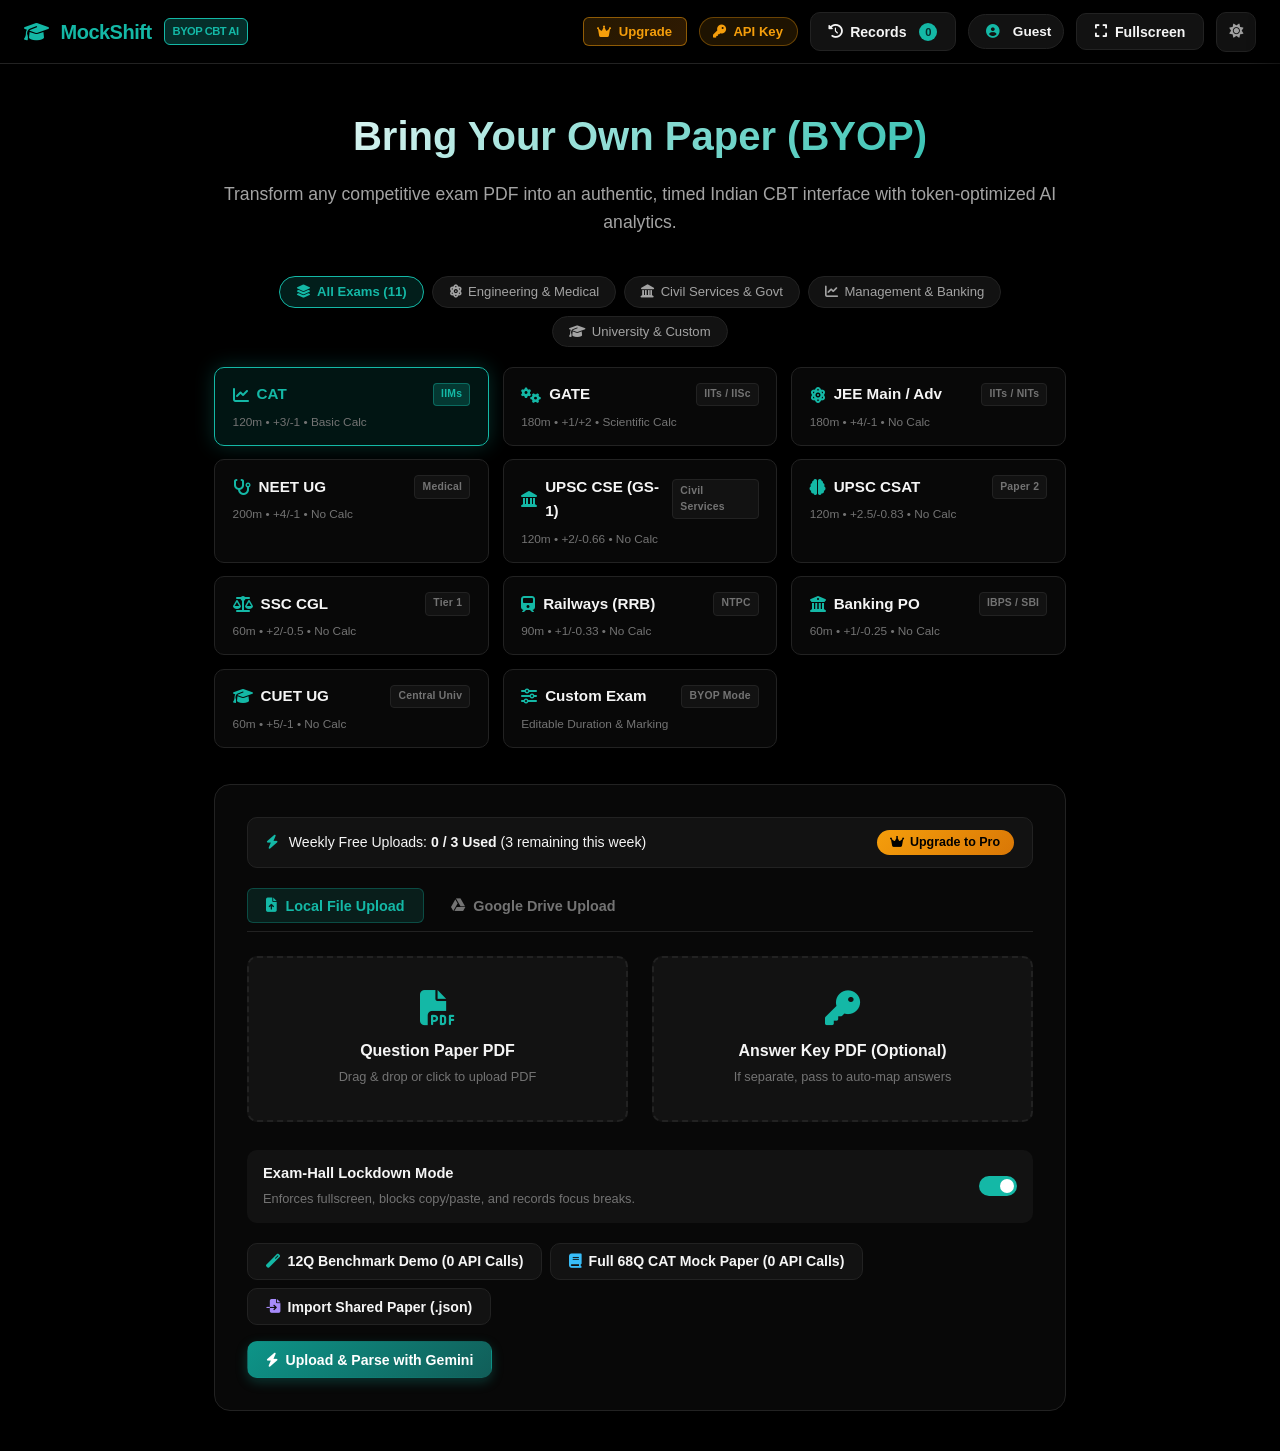
==== frontend/index.html @ 8f613e8a "feat: add weekly 3-PDF free tier limit and MockShift Pro monetization suite" ====
<!DOCTYPE html>
<html lang="en">
<head>
  <meta charset="UTF-8">
  <meta name="viewport" content="width=device-width, initial-scale=1.0">
  <title>MockShift AI | BYOP Computer-Based Test (CBT) Simulator</title>
  
  <!-- FontAwesome Icons -->
  <link rel="stylesheet" href="https://cdnjs.cloudflare.com/ajax/libs/font-awesome/6.5.1/css/all.min.css">
  
  <!-- KaTeX for authentic LaTeX Math Rendering -->
  <link rel="stylesheet" href="https://cdn.jsdelivr.net/npm/katex@0.16.27/dist/katex.min.css">
  <script defer src="https://cdn.jsdelivr.net/npm/katex@0.16.27/dist/katex.min.js"></script>
  <script defer src="https://cdn.jsdelivr.net/npm/katex@0.16.27/dist/contrib/auto-render.min.js"></script>

  <!-- Chart.js for Behavioral Quadrant Scatter Plot -->
  <script src="https://cdn.jsdelivr.net/npm/chart.js"></script>

  <!-- Google Identity Services (GIS) for Google Sign-In & Drive OAuth Token Client -->
  <script src="https://accounts.google.com/gsi/client" async defer></script>

  <!-- App Stylesheet -->
  <link rel="stylesheet" href="styles.css">
</head>
<body>

  <!-- Top Resume Session Banner (Crash Recovery) -->
  <div id="resume-session-banner" class="resume-banner" style="display: none;">
    <div style="display: flex; align-items: center; gap: 0.75rem;">
      <i class="fas fa-history" style="font-size: 1.2rem; color: #a5b4fc;"></i>
      <div>
        <strong>Active Exam Session Detected!</strong> You have an unfinished test stored in your browser memory.
      </div>
    </div>
    <div style="display: flex; gap: 0.5rem;">
      <button class="btn btn-primary" id="resume-session-btn" style="padding: 0.35rem 0.85rem; font-size: 0.82rem;">Resume Previous Exam</button>
      <button class="btn btn-secondary" id="discard-session-btn" style="padding: 0.35rem 0.85rem; font-size: 0.82rem;">Discard</button>
    </div>
  </div>

  <!-- Main App Header -->
  <header class="app-header">
    <div class="brand-title">
      <i class="fas fa-graduation-cap" style="color: var(--accent);"></i>
      <span>MockShift</span>
      <span class="brand-badge">BYOP CBT AI</span>
    </div>

    <!-- Active CBT Exam Info & Live Countdown (Visible during CBT) -->
    <div class="header-cbt-info" id="header-cbt-info" style="display: none;">
      <span class="header-cbt-title" id="header-cbt-exam-title">Exam Title</span>
      <div class="header-cbt-timer-wrap" id="header-cbt-timer-wrap" title="Total Time Remaining">
        <i class="fas fa-clock"></i>
        <span class="header-cbt-timer" id="header-cbt-timer">00:00:00</span>
      </div>
    </div>

    <div class="header-actions">
      <!-- MockShift Pro Upgrade Button -->
      <button class="btn btn-pro-pill" id="header-pro-btn" title="MockShift Pro & Quota">
        <i class="fas fa-crown" style="color: #f59e0b;"></i>
        <span id="header-pro-text">Upgrade</span>
      </button>

      <!-- Header Submit Test Button (Visible during CBT) -->
      <button class="btn btn-danger" id="header-submit-btn" style="display: none;" title="Finish and Submit Exam">
        <i class="fas fa-paper-plane"></i>
        <span>Submit Test</span>
      </button>

      <!-- BYOK Gemini API Key Pill -->
      <button class="key-pill fallback" id="header-key-badge" title="Manage your personal Gemini API Key">
        <i class="fas fa-key"></i>
        <span>API Key</span>
      </button>

      <!-- Past Records Drawer Button -->
      <button class="btn btn-secondary" id="header-records-btn" title="View Past Exam Attempts">
        <i class="fas fa-history"></i>
        <span>Records</span>
        <span class="header-badge-count" id="past-records-count">0</span>
      </button>

      <!-- User Account / Google Sign-In Button -->
      <button class="user-pill-btn" id="header-user-btn" title="Account & Google Sign-In">
        <span id="header-user-avatar" class="user-avatar-span"><i class="fas fa-user-circle"></i></span>
        <span id="header-user-name" class="user-name-span">Guest</span>
      </button>

      <!-- Fullscreen Toggle Button -->
      <button class="btn btn-secondary" id="fullscreen-toggle-btn" title="Toggle Fullscreen">
        <i class="fas fa-expand"></i>
        <span class="btn-text">Fullscreen</span>
      </button>

      <!-- Virtual Calculator Toggle Button (shown for GATE & CAT) -->
      <button class="btn btn-secondary" id="header-calc-btn" style="display: none;" title="Toggle Virtual Calculator">
        <i class="fas fa-calculator" style="color: var(--accent);"></i>
        <span>Calculator</span>
      </button>

      <!-- Mobile Palette Toggle (shown on small screens during test) -->
      <button class="btn btn-secondary" id="mobile-palette-toggle" style="display: none;" title="Toggle Palette">
        <i class="fas fa-th"></i>
        <span>Palette</span>
      </button>

      <!-- AMOLED Dark / Light Mode Toggle -->
      <button class="btn btn-icon" id="theme-toggle-btn" title="Toggle AMOLED Dark / Light Mode">
        <i class="fas fa-sun"></i>
      </button>
    </div>
  </header>

  <!-- Toast Notification System -->
  <div class="toast-container" id="toast-container"></div>

  <!-- =========================================================================
       VIEW 1: UPLOAD & SETUP SCREEN
       ========================================================================= -->
  <main class="view-container active" id="upload-screen">
    <div class="upload-hero">
      <div class="hero-header">
        <h1>Bring Your Own Paper (BYOP)</h1>
        <p>Transform any competitive exam PDF into an authentic, timed Indian CBT interface with token-optimized AI analytics.</p>
      </div>

      <!-- Comprehensive Exam Selector (Categorized & Responsive Grid) -->
      <div class="mode-selector-wrap">
        <!-- Category Filter Tabs -->
        <div class="mode-category-tabs" id="mode-category-tabs">
          <button class="mode-category-btn active" data-filter="all">
            <i class="fas fa-layer-group"></i> All Exams (11)
          </button>
          <button class="mode-category-btn" data-filter="eng">
            <i class="fas fa-atom"></i> Engineering & Medical
          </button>
          <button class="mode-category-btn" data-filter="govt">
            <i class="fas fa-landmark"></i> Civil Services & Govt
          </button>
          <button class="mode-category-btn" data-filter="mgmt">
            <i class="fas fa-chart-line"></i> Management & Banking
          </button>
          <button class="mode-category-btn" data-filter="uni">
            <i class="fas fa-graduation-cap"></i> University & Custom
          </button>
        </div>

        <!-- Mode Grid Pills -->
        <div class="mode-grid" id="exam-mode-grid">
          <!-- 1. CAT -->
          <div class="mode-pill active" data-mode="CAT" data-category="mgmt">
            <div class="mode-top">
              <div class="mode-title"><i class="fas fa-chart-line"></i> CAT</div>
              <span class="mode-badge">IIMs</span>
            </div>
            <span class="subtext">120m • +3/-1 • Basic Calc</span>
          </div>

          <!-- 2. GATE -->
          <div class="mode-pill" data-mode="GATE" data-category="eng">
            <div class="mode-top">
              <div class="mode-title"><i class="fas fa-cogs"></i> GATE</div>
              <span class="mode-badge">IITs / IISc</span>
            </div>
            <span class="subtext">180m • +1/+2 • Scientific Calc</span>
          </div>

          <!-- 3. JEE -->
          <div class="mode-pill" data-mode="JEE" data-category="eng">
            <div class="mode-top">
              <div class="mode-title"><i class="fas fa-atom"></i> JEE Main / Adv</div>
              <span class="mode-badge">IITs / NITs</span>
            </div>
            <span class="subtext">180m • +4/-1 • No Calc</span>
          </div>

          <!-- 4. NEET UG -->
          <div class="mode-pill" data-mode="NEET" data-category="eng">
            <div class="mode-top">
              <div class="mode-title"><i class="fas fa-stethoscope"></i> NEET UG</div>
              <span class="mode-badge">Medical</span>
            </div>
            <span class="subtext">200m • +4/-1 • No Calc</span>
          </div>

          <!-- 5. UPSC CSE GS-1 -->
          <div class="mode-pill" data-mode="UPSC_GS" data-category="govt">
            <div class="mode-top">
              <div class="mode-title"><i class="fas fa-landmark"></i> UPSC CSE (GS-1)</div>
              <span class="mode-badge">Civil Services</span>
            </div>
            <span class="subtext">120m • +2/-0.66 • No Calc</span>
          </div>

          <!-- 6. UPSC CSAT -->
          <div class="mode-pill" data-mode="UPSC_CSAT" data-category="govt">
            <div class="mode-top">
              <div class="mode-title"><i class="fas fa-brain"></i> UPSC CSAT</div>
              <span class="mode-badge">Paper 2</span>
            </div>
            <span class="subtext">120m • +2.5/-0.83 • No Calc</span>
          </div>

          <!-- 7. SSC CGL -->
          <div class="mode-pill" data-mode="SSC" data-category="govt">
            <div class="mode-top">
              <div class="mode-title"><i class="fas fa-balance-scale"></i> SSC CGL</div>
              <span class="mode-badge">Tier 1</span>
            </div>
            <span class="subtext">60m • +2/-0.5 • No Calc</span>
          </div>

          <!-- 8. RRB NTPC / Railways -->
          <div class="mode-pill" data-mode="RAILWAYS" data-category="govt">
            <div class="mode-top">
              <div class="mode-title"><i class="fas fa-train"></i> Railways (RRB)</div>
              <span class="mode-badge">NTPC</span>
            </div>
            <span class="subtext">90m • +1/-0.33 • No Calc</span>
          </div>

          <!-- 9. Banking PO -->
          <div class="mode-pill" data-mode="BANKING" data-category="mgmt">
            <div class="mode-top">
              <div class="mode-title"><i class="fas fa-university"></i> Banking PO</div>
              <span class="mode-badge">IBPS / SBI</span>
            </div>
            <span class="subtext">60m • +1/-0.25 • No Calc</span>
          </div>

          <!-- 10. CUET UG -->
          <div class="mode-pill" data-mode="CUET" data-category="uni">
            <div class="mode-top">
              <div class="mode-title"><i class="fas fa-graduation-cap"></i> CUET UG</div>
              <span class="mode-badge">Central Univ</span>
            </div>
            <span class="subtext">60m • +5/-1 • No Calc</span>
          </div>

          <!-- 11. Custom -->
          <div class="mode-pill" data-mode="CUSTOM" data-category="uni">
            <div class="mode-top">
              <div class="mode-title"><i class="fas fa-sliders-h"></i> Custom Exam</div>
              <span class="mode-badge">BYOP Mode</span>
            </div>
            <span class="subtext">Editable Duration & Marking</span>
          </div>
        </div>
      </div>

      <!-- Upload Card -->
      <div class="upload-card">

        <!-- Weekly Upload Quota Tracker Banner -->
        <div class="quota-tracker-banner" id="quota-tracker-banner">
          <div class="quota-info">
            <span class="quota-icon" id="quota-icon"><i class="fas fa-bolt"></i></span>
            <span class="quota-text" id="quota-text">Weekly Free Uploads: <strong>0 / 3 Used</strong> (3 remaining this week)</span>
          </div>
          <button type="button" class="btn btn-sm btn-upgrade-pill" id="quota-upgrade-btn">
            <i class="fas fa-crown"></i> Upgrade to Pro
          </button>
        </div>

        <!-- Upload Source Tabs: Local File vs Google Drive -->
        <div class="upload-source-tabs">
          <button class="upload-tab-btn active" id="upload-tab-local">
            <i class="fas fa-file-upload"></i> Local File Upload
          </button>
          <button class="upload-tab-btn" id="upload-tab-drive">
            <i class="fab fa-google-drive"></i> Google Drive Upload
          </button>
        </div>

        <!-- 1. LOCAL FILE UPLOAD SECTION -->
        <div id="local-upload-section">
          <!-- Dual Dropzones -->
          <div class="dropzone-grid">
            <div class="dropzone" id="q-dropzone">
              <i class="fas fa-file-pdf"></i>
              <h3>Question Paper PDF</h3>
              <p>Drag & drop or click to upload PDF</p>
              <input type="file" id="q-file-input" accept="application/pdf" style="display: none;">
            </div>

            <div class="dropzone" id="ak-dropzone">
              <i class="fas fa-key"></i>
              <h3>Answer Key PDF (Optional)</h3>
              <p>If separate, pass to auto-map answers</p>
              <input type="file" id="ak-file-input" accept="application/pdf" style="display: none;">
            </div>
          </div>
        </div>

        <!-- 2. GOOGLE DRIVE UPLOAD SECTION -->
        <div id="drive-upload-section" style="display: none;">
          <div class="drive-upload-box">
            <div class="dropzone" id="drive-dropzone" style="min-height: 180px;">
              <i class="fab fa-google-drive" style="color: #4285f4; font-size: 2.8rem;"></i>
              <h3>Select PDF to Upload into Google Drive</h3>
              <p>Uploaded directly to your <strong>MockShift Papers</strong> folder in Google Drive</p>
              <input type="file" id="drive-file-input" accept="application/pdf" style="display: none;">
            </div>

            <!-- Drive Status Banner -->
            <div id="drive-upload-status" class="drive-status-banner" style="display: none;"></div>

            <div style="margin-top: 1rem; text-align: right;">
              <button class="btn btn-primary" id="drive-upload-and-parse-btn">
                <i class="fab fa-google-drive"></i>
                <span>Upload to Drive & Parse Exam</span>
              </button>
            </div>
          </div>
        </div>

        <!-- Custom Mode Duration & Marking Bar -->
        <div class="custom-settings-bar" id="custom-settings-bar" style="display: none;">
          <div class="setting-item">
            <label for="custom-duration-input">Duration (mins):</label>
            <input type="number" id="custom-duration-input" value="180" min="5" max="360">
          </div>
          <div class="setting-item">
            <label for="custom-pos-marks">Positive Marks:</label>
            <input type="number" id="custom-pos-marks" value="3" step="0.5">
          </div>
          <div class="setting-item">
            <label for="custom-neg-marks">Negative Marks:</label>
            <input type="number" id="custom-neg-marks" value="1" step="0.25">
          </div>
        </div>

        <!-- Exam Lockdown Toggle -->
        <div style="margin: 1.25rem 0; display: flex; align-items: center; justify-content: space-between; padding: 0.75rem 1rem; background: var(--bg-surface); border-radius: var(--radius-md);">
          <div>
            <strong style="font-size: 0.92rem; display: block;">Exam-Hall Lockdown Mode</strong>
            <span style="font-size: 0.8rem; color: var(--text-muted);">Enforces fullscreen, blocks copy/paste, and records focus breaks.</span>
          </div>
          <label class="switch-label">
            <input type="checkbox" id="lockdown-mode-toggle" class="switch-input" checked>
            <span class="switch-slider"></span>
          </label>
        </div>

        <!-- Actions -->
        <div class="upload-actions">
          <div style="display: flex; gap: 0.5rem; flex-wrap: wrap;">
            <button class="btn btn-secondary" id="load-sample-btn">
              <i class="fas fa-magic" style="color: var(--accent);"></i>
              <span>12Q Benchmark Demo (0 API Calls)</span>
            </button>
            <button class="btn btn-secondary" id="load-full-mock-btn">
              <i class="fas fa-book" style="color: #38bdf8;"></i>
              <span>Full 68Q CAT Mock Paper (0 API Calls)</span>
            </button>
            <button class="btn btn-secondary" id="import-shared-paper-btn" title="Import classmate's exported .json paper with 0 API calls">
              <i class="fas fa-file-import" style="color: #a78bfa;"></i>
              <span>Import Shared Paper (.json)</span>
            </button>
            <input type="file" id="shared-paper-file-input" accept=".json,application/json" style="display: none;">
          </div>

          <button class="btn btn-primary" id="parse-pdf-btn">
            <i class="fas fa-bolt"></i>
            <span>Upload & Parse with Gemini</span>
          </button>
        </div>

        <!-- Parsing Progress Overlay -->
        <div class="progress-container" id="upload-progress-container">
          <div class="progress-header">
            <div class="progress-spinner"></div>
            <span id="upload-progress-text" style="font-weight: 600; font-size: 0.9rem; color: var(--accent);">Analyzing your question paper and formatting questions...</span>
          </div>
          <div class="progress-bar-track">
            <div class="progress-bar-fill" style="width: 75%;"></div>
          </div>
        </div>
      </div>
    </div>
  </main>

  <!-- =========================================================================
       VIEW 2: HUMAN-IN-THE-LOOP QUICK EDITOR (PRE-EXAM REVIEW)
       ========================================================================= -->
  <main class="view-container" id="editor-screen">
    <div class="editor-container">
      <div class="editor-header-card">
        <div>
          <h2 style="font-size: 1.5rem; font-weight: 800; color: var(--text-primary);">Pre-Exam Review & Fix</h2>
          <p style="color: var(--text-muted); font-size: 0.85rem;">Review extracted questions, verify LaTeX rendering, and adjust keys before starting the timer.</p>
        </div>
        <div class="editor-meta">
          <div class="editor-stat">
            <span class="val" id="editor-total-questions">0</span>
            <span class="lbl">Questions</span>
          </div>
          <div class="editor-stat">
            <span class="val" id="editor-sections-count">0</span>
            <span class="lbl">Sections</span>
          </div>
          <div class="editor-stat">
            <span class="val" id="editor-duration">180m</span>
            <span class="lbl">Duration</span>
          </div>
          <button class="btn btn-secondary" id="editor-add-q-btn" style="padding: 0.75rem 1rem;">
            <i class="fas fa-plus"></i> Add Question
          </button>
          <button class="btn btn-secondary" id="editor-export-paper-btn" style="padding: 0.75rem 1rem;" title="Download clean KaTeX-ready JSON paper">
            <i class="fas fa-file-download"></i> Export Paper (.json)
          </button>
          <button class="btn btn-primary" id="editor-start-exam-btn" style="padding: 0.75rem 1.5rem; font-size: 1rem;">
            <i class="fas fa-play"></i> Start Exam
          </button>
        </div>
      </div>

      <div style="margin-bottom: 1.5rem;">
        <label style="font-size: 0.85rem; font-weight: 700; color: var(--text-muted);">Exam Title:</label>
        <input type="text" id="editor-exam-title" class="edit-input" style="font-size: 1.1rem; font-weight: 700;">
      </div>

      <!-- Question Cards List -->
      <div class="questions-edit-list" id="questions-edit-list"></div>
    </div>
  </main>

  <!-- =========================================================================
       VIEW 3: AUTHENTIC CBT EXAM INTERFACE
       ========================================================================= -->
  <main class="view-container" id="cbt-screen">
    <div class="cbt-layout">
      <!-- Main Content Area -->
      <div class="cbt-main">
        <!-- Section Tabs -->
        <div class="cbt-section-bar" id="cbt-section-tabs"></div>

        <!-- Question Card -->
        <div class="cbt-question-card" id="cbt-question-card">
          <div class="cbt-q-header">
            <div style="display: flex; align-items: center; gap: 0.75rem;">
              <div class="cbt-q-title" id="cbt-question-title">Question 1</div>
              <span class="badge-qtype badge-mcq" id="cbt-question-type-badge">MCQ</span>
            </div>
            <div class="cbt-q-marks" id="cbt-question-marks">+3 / -1</div>
          </div>

          <div class="cbt-q-text" id="cbt-question-text">
            Loading question text...
          </div>

          <!-- Question Diagram / Figure (Extracted from PDF via PyMuPDF) -->
          <div class="cbt-q-image-wrap" id="cbt-question-image-wrap" style="display: none;">
            <div class="cbt-q-image-header">
              <span><i class="fas fa-image"></i> Question Diagram</span>
              <button class="cbt-q-image-zoom-btn" id="cbt-image-zoom-btn" type="button" title="View full size">
                <i class="fas fa-search-plus"></i> Zoom Diagram
              </button>
            </div>
            <img id="cbt-question-image" class="cbt-q-image" src="" alt="Question Diagram" />
          </div>

          <!-- MCQ / MSQ Options list -->
          <div class="cbt-options-list" id="cbt-options-container"></div>

          <!-- NAT / TITA Question Input & Virtual Numpad -->
          <div class="nat-container" id="cbt-nat-container" style="display: none;">
            <label style="font-size: 0.85rem; font-weight: 700; color: var(--text-muted);">
              Type your numeric answer using the on-screen keypad:
            </label>
            <input type="text" id="nat-answer-input" class="nat-input-box" readonly placeholder="0.0">

            <div class="numpad-grid" id="nat-numpad">
              <button class="numpad-btn" data-val="7">7</button>
              <button class="numpad-btn" data-val="8">8</button>
              <button class="numpad-btn" data-val="9">9</button>
              <button class="numpad-btn" data-val="4">4</button>
              <button class="numpad-btn" data-val="5">5</button>
              <button class="numpad-btn" data-val="6">6</button>
              <button class="numpad-btn" data-val="1">1</button>
              <button class="numpad-btn" data-val="2">2</button>
              <button class="numpad-btn" data-val="3">3</button>
              <button class="numpad-btn" data-val="0">0</button>
              <button class="numpad-btn" data-val=".">.</button>
              <button class="numpad-btn" data-val="-">-</button>
              <button class="numpad-btn btn-action" data-action="backspace">⌫ Backspace</button>
              <button class="numpad-btn btn-action btn-clear" data-action="clear" style="grid-column: span 2;">Clear</button>
            </div>
          </div>
        </div>

        <!-- Bottom Action Bar -->
        <div class="cbt-footer-bar">
          <button class="btn btn-secondary" id="cbt-prev-btn" title="Previous Question (Keyboard shortcut: ←)">
            <i class="fas fa-arrow-left"></i> Previous <span class="kbd-hint">(←)</span>
          </button>
          
          <div style="display: flex; gap: 0.5rem; flex-wrap: wrap;">
            <button class="btn btn-secondary" id="cbt-clear-btn" style="color: var(--danger); border-color: rgba(239, 68, 68, 0.4);" title="Clear selected answer">
              <i class="fas fa-eraser"></i> Clear Response
            </button>
            <button class="btn btn-secondary" id="cbt-mark-review-btn" style="color: #a78bfa; border-color: rgba(167, 139, 250, 0.4);" title="Mark for Review & Next (Keyboard shortcut: M)">
              <i class="fas fa-bookmark"></i> Mark for Review & Next <span class="kbd-hint">(M)</span>
            </button>
          </div>

          <div style="display: flex; gap: 0.5rem;">
            <button class="btn btn-primary" id="cbt-next-btn" title="Save & Next (Keyboard shortcut: Enter or →)">
              Save & Next <span class="kbd-hint">(Enter / →)</span> <i class="fas fa-arrow-right"></i>
            </button>
            <button class="btn btn-danger" id="cbt-submit-test-btn">
              <i class="fas fa-paper-plane"></i> Submit Test
            </button>
          </div>
        </div>
      </div>

      <!-- CBT Sidebar (5-State Question Palette) -->
      <aside class="cbt-sidebar" id="cbt-sidebar">
        <!-- Mobile Sidebar Close Button -->
        <div style="display: none; justify-content: space-between; align-items: center; padding: 0.5rem 1rem; border-bottom: 1px solid var(--border);" id="sidebar-mobile-header">
          <span style="font-size: 0.85rem; font-weight: 700; color: var(--accent);">Question Navigator</span>
          <button class="calc-close-btn" id="sidebar-close-btn"><i class="fas fa-times"></i></button>
        </div>

        <!-- Timers -->
        <div class="cbt-timer-box">
          <div class="timer-label">Total Time Remaining</div>
          <div class="timer-digits" id="cbt-overall-timer">00:00:00</div>
          <div style="font-size: 0.8rem; margin-top: 0.35rem; opacity: 0.85;">
            Section Time: <span id="cbt-section-timer">00:00</span>
          </div>
        </div>

        <!-- 5-State Legend -->
        <div class="palette-legend">
          <div class="legend-item">
            <span class="legend-badge not-visited" id="legend-cnt-not-visited">0</span>
            <span>Not Visited</span>
          </div>
          <div class="legend-item">
            <span class="legend-badge not-answered" id="legend-cnt-not-answered">0</span>
            <span>Not Answered</span>
          </div>
          <div class="legend-item">
            <span class="legend-badge answered" id="legend-cnt-answered">0</span>
            <span>Answered</span>
          </div>
          <div class="legend-item">
            <span class="legend-badge marked-review" id="legend-cnt-marked-review">0</span>
            <span>Marked for Review</span>
          </div>
          <div class="legend-item">
            <span class="legend-badge answered-marked-review" id="legend-cnt-ans-marked-review">0</span>
            <span>Ans & Marked (Evaluated)</span>
          </div>
        </div>

        <!-- Question Palette Grid -->
        <div class="palette-grid-container">
          <div style="font-size: 0.8rem; font-weight: 700; color: var(--text-muted); margin-bottom: 0.75rem; text-transform: uppercase;">
            Question Palette
          </div>
          <div class="palette-grid" id="cbt-palette-grid"></div>
        </div>
      </aside>
    </div>
  </main>

  <!-- =========================================================================
       VIEW 4: POST-TEST INTELLIGENCE DASHBOARD (ANALYTICS)
       ========================================================================= -->
  <main class="view-container" id="analytics-screen">
    <!-- Rendered dynamically by MockShiftAnalytics -->
  </main>

  <!-- =========================================================================
       VIRTUAL CALCULATOR (TCS iON GATE Scientific & CAT Basic)
       ========================================================================= -->
  <div class="calc-modal" id="calc-modal">
    <div class="calc-header" id="calc-header">
      <span id="calc-title">GATE TCS iON Scientific Calculator</span>
      <button class="calc-close-btn" id="calc-close-btn"><i class="fas fa-times"></i></button>
    </div>
    <div class="calc-body">
      <div class="calc-display-wrap">
        <div class="calc-expr" id="calc-display-expr"></div>
        <div class="calc-val" id="calc-display-val">0</div>
      </div>
      <div class="calc-mode-bar">
        <span id="calc-angle-mode">Mode: DEG</span>
        <span style="font-size: 0.7rem; color: var(--text-muted);"><i class="fas fa-mouse"></i> Mouse-Only Mode</span>
      </div>
      <div class="calc-grid" id="calc-buttons-grid"></div>
    </div>
  </div>

  <!-- =========================================================================
       MISTAKE AUTOPSY & FOCUS BREAK MODAL
       ========================================================================= -->
  <div class="modal-backdrop" id="autopsy-modal-backdrop">
    <div class="autopsy-modal-content">
      <div class="autopsy-header">
        <h3 style="font-size: 1.15rem; font-weight: 800; color: var(--accent); display: flex; align-items: center; gap: 0.5rem;">
          <i class="fas fa-microscope"></i> <span id="autopsy-modal-title">AI Mistake Autopsy</span>
        </h3>
        <button class="calc-close-btn" id="autopsy-modal-close"><i class="fas fa-times"></i></button>
      </div>
      <div class="autopsy-body" id="autopsy-modal-body"></div>
    </div>
  </div>

  <!-- =========================================================================
       API KEY & ACCOUNT MODAL (UNIFIED BYOK & GOOGLE SIGN-IN)
       ========================================================================= -->
  <div class="modal-backdrop" id="account-key-modal-backdrop">
    <div class="autopsy-modal-content" style="max-width: 540px;">
      <div class="autopsy-header" style="padding-bottom: 0.75rem;">
        <h3 style="font-size: 1.15rem; font-weight: 800; color: var(--accent); display: flex; align-items: center; gap: 0.5rem;">
          <i class="fas fa-user-shield"></i> <span id="account-key-modal-title">API Key & Account Settings</span>
        </h3>
        <button class="calc-close-btn" id="account-key-modal-close"><i class="fas fa-times"></i></button>
      </div>

      <!-- Navigation Tabs inside Modal -->
      <div class="modal-tabs-bar">
        <button class="modal-tab-btn active" id="modal-tab-key">
          <i class="fas fa-key"></i> Gemini API Key (BYOK)
        </button>
        <button class="modal-tab-btn" id="modal-tab-account">
          <i class="fab fa-google"></i> Student Account
        </button>
      </div>

      <div class="autopsy-body" style="padding: 1.25rem 1.5rem;">
        
        <!-- TAB 1: GEMINI API KEY (BYOK) -->
        <div id="modal-tab-content-key">
          <p style="font-size: 0.85rem; color: var(--text-secondary); margin-bottom: 1rem; line-height: 1.5;">
            Enter your personal <strong>Gemini API Key</strong> to power question paper extraction, mistake autopsies, and weakness drills. Your key is kept private on this device and is <strong>never stored on our servers</strong>.
          </p>

          <!-- Current Key Status -->
          <div id="byok-status-desc" style="margin-bottom: 1rem; padding: 0.75rem 1rem; background: var(--bg-surface); border-radius: var(--radius-sm); font-size: 0.85rem;"></div>

          <!-- Input Field with Show/Hide -->
          <div style="position: relative; margin-bottom: 1rem;">
            <label style="font-size: 0.8rem; font-weight: 700; color: var(--text-muted); display: block; margin-bottom: 0.35rem;">
              Gemini API Key:
            </label>
            <div style="display: flex; gap: 0.5rem;">
              <input type="password" id="byok-key-input" class="edit-input" placeholder="Paste your Gemini API key (e.g. AQ... or AIza...)" style="flex: 1; font-family: monospace;">
              <button class="btn btn-secondary btn-icon" id="toggle-key-visibility-btn" title="Toggle Visibility">
                <i class="fas fa-eye"></i>
              </button>
            </div>
          </div>

          <!-- Action Buttons -->
          <div style="display: flex; gap: 0.5rem; justify-content: flex-end; margin-bottom: 1rem;">
            <button class="btn btn-secondary btn-sm" id="test-byok-key-btn">
              <i class="fas fa-vial"></i> Test Key
            </button>
            <button class="btn btn-secondary btn-sm" id="clear-byok-key-btn" style="color: var(--danger);">
              <i class="fas fa-trash-alt"></i> Clear
            </button>
            <button class="btn btn-primary btn-sm" id="save-byok-key-btn">
              <i class="fas fa-save"></i> Save Key
            </button>
          </div>

          <!-- Test Feedback Area -->
          <div id="key-test-status" style="font-size: 0.85rem; margin-bottom: 1rem; min-height: 24px;"></div>

          <!-- Quota Note & Link -->
          <div class="note-box" style="font-size: 0.8rem; padding: 0.75rem 1rem; background: var(--bg-elevated); border-radius: var(--radius-sm); border-left: 3px solid var(--accent);">
            <i class="fas fa-info-circle" style="color: var(--accent);"></i>
            <span><strong>Need a free API Key?</strong> You can get a free personal key from <a href="https://aistudio.google.com/app/apikey" target="_blank" style="color: var(--accent); text-decoration: underline;">Google AI Studio</a>. (Google Sign-In saves your student history, while an API key powers AI question solving).</span>
          </div>
        </div>

        <!-- TAB 2: STUDENT ACCOUNT (GOOGLE SIGN-IN) -->
        <div id="modal-tab-content-account" style="display: none;">
          <!-- User Info Card -->
          <div style="display: flex; align-items: center; gap: 1rem; margin-bottom: 1.25rem; padding: 1rem; background: var(--bg-surface); border-radius: var(--radius-md);">
            <div id="modal-user-avatar" style="width: 54px; height: 54px; border-radius: 50%; display: flex; align-items: center; justify-content: center; overflow: hidden; background: var(--bg-elevated);">
              <i class="fas fa-user-circle" style="font-size: 3rem; color: var(--text-muted);"></i>
            </div>
            <div>
              <div id="modal-user-name" style="font-weight: 700; font-size: 1.1rem; color: var(--text-primary);">Guest Student</div>
              <div id="modal-user-email" style="font-size: 0.8rem; color: var(--text-muted);">Guest Mode • Test history saved on this device</div>
            </div>
          </div>

          <!-- Subtle Cross-Device Sync Status Bar -->
          <div class="sync-status-bar modal-sync-bar" id="modal-sync-bar">
            <div class="sync-status-pill local" id="modal-sync-status">
              <i class="fas fa-hdd" style="color: var(--text-muted);"></i>
              <span>💾 Saved locally on this device</span>
            </div>
            <button class="btn btn-secondary btn-sm sync-now-btn" id="modal-sync-now-btn" style="display: none;" title="Sync test history across devices">
              <i class="fas fa-sync-alt"></i> Sync Now
            </button>
          </div>

          <!-- Google Sign In Section -->
          <div id="modal-signin-section">
            <p style="font-size: 0.85rem; color: var(--text-secondary); margin-bottom: 1rem;">
              Sign in with your Google account to keep your test attempts, scores, and performance analytics organized under your student profile.
            </p>
            <div id="google-signin-btn-container" style="display: flex; justify-content: center; margin-bottom: 0.75rem;"></div>
            <div id="gsi-config-note"></div>
          </div>

          <!-- Signed In Profile Actions Section -->
          <div id="modal-profile-section" style="display: none; text-align: right; margin-top: 1rem;">
            <button class="btn btn-secondary" id="modal-signout-btn" style="color: var(--danger); border-color: rgba(239, 68, 68, 0.4);">
              <i class="fas fa-sign-out-alt"></i> Sign Out to Guest Mode
            </button>
          </div>
        </div>

      </div>
    </div>
  </div>

  <!-- =========================================================================
       PAST RECORDS DRAWER (SLIDE-OUT HISTORY)
       ========================================================================= -->
  <div class="past-records-drawer" id="past-records-drawer">
    <div class="drawer-header">
      <div style="display: flex; align-items: center; gap: 0.5rem;">
        <i class="fas fa-history" style="color: var(--accent);"></i>
        <h3 style="font-size: 1.15rem; font-weight: 800; color: var(--text-primary);">Past Test Records</h3>
      </div>
      <div style="display: flex; gap: 0.5rem; align-items: center;">
        <button class="btn btn-secondary btn-sm" id="clear-history-btn" title="Clear Account History" style="color: var(--danger); padding: 0.35rem 0.65rem;">
          <i class="fas fa-trash-alt"></i> Clear
        </button>
        <button class="calc-close-btn" id="past-records-close"><i class="fas fa-times"></i></button>
      </div>
    </div>
    <!-- Subtle Cross-Device Sync Status Bar -->
    <div class="sync-status-bar" id="drawer-sync-bar">
      <div class="sync-status-pill local" id="drawer-sync-status">
        <i class="fas fa-hdd" style="color: var(--text-muted);"></i>
        <span>💾 Saved locally on this device</span>
      </div>
      <button class="btn btn-secondary btn-sm sync-now-btn" id="drawer-sync-now-btn" style="display: none;" title="Sync test history across devices">
        <i class="fas fa-sync-alt"></i> Sync Now
      </button>
    </div>
    <div class="drawer-body" id="past-records-list">
      <!-- Rendered dynamically by MockShiftAuth -->
    </div>
  </div>

  <!-- =========================================================================
       MOCKSHIFT PRO & MONETIZATION UPGRADE MODAL
       ========================================================================= -->
  <div class="modal-backdrop" id="pro-upgrade-modal-backdrop">
    <div class="autopsy-modal-content pro-modal-content" style="max-width: 680px;">
      <div class="autopsy-header" style="border-bottom: 1px solid var(--border); padding-bottom: 1rem;">
        <div style="display: flex; align-items: center; gap: 0.65rem;">
          <div class="pro-crown-badge">
            <i class="fas fa-crown"></i>
          </div>
          <div>
            <h3 style="font-size: 1.25rem; font-weight: 800; color: #f59e0b; margin: 0;">MockShift Pro</h3>
            <p style="font-size: 0.8rem; color: var(--text-muted); margin: 0.2rem 0 0 0;">Supercharge your competitive exam prep with unlimited AI mocks</p>
          </div>
        </div>
        <button class="calc-close-btn" id="pro-modal-close"><i class="fas fa-times"></i></button>
      </div>

      <div class="autopsy-body" style="padding: 1.5rem;">
        <!-- Dynamic Quota Alert Banner -->
        <div class="pro-quota-alert" id="pro-modal-quota-alert" style="display: none;"></div>

        <!-- Plan Comparison Grid -->
        <div class="pricing-grid">
          <!-- Free Tier -->
          <div class="pricing-card free-card">
            <div class="pricing-plan-name">Free Plan</div>
            <div class="pricing-price">₹0 <span class="pricing-cycle">/ forever</span></div>
            <p class="pricing-desc">Essential practice for aspirants</p>
            <ul class="pricing-features">
              <li><i class="fas fa-check" style="color: #10b981;"></i> <strong>3 PDF Uploads / week</strong></li>
              <li><i class="fas fa-check" style="color: #10b981;"></i> 12Q & 68Q Benchmark Mocks</li>
              <li><i class="fas fa-check" style="color: #10b981;"></i> Unlimited Shared Paper Imports</li>
              <li><i class="fas fa-check" style="color: #10b981;"></i> TCS iON GATE & CAT Calculators</li>
              <li><i class="fas fa-check" style="color: #10b981;"></i> KaTeX Math & Virtual NAT Numpad</li>
              <li class="disabled"><i class="fas fa-times"></i> Unlimited PDF Ingestion</li>
              <li class="disabled"><i class="fas fa-times"></i> Priority Multi-Model AI Routing</li>
            </ul>
            <div class="pricing-current-badge">Your Current Plan</div>
          </div>

          <!-- Pro Tier (Popular) -->
          <div class="pricing-card pro-card popular">
            <div class="popular-ribbon">Most Popular</div>
            <div class="pricing-plan-name" style="color: #f59e0b;"><i class="fas fa-crown"></i> MockShift Pro</div>
            <div class="pricing-price">₹199 <span class="pricing-cycle">/ month</span></div>
            <div style="font-size: 0.78rem; color: #10b981; font-weight: 700; margin-bottom: 0.5rem;">Or ₹499 / year (Save 60%)</div>
            <p class="pricing-desc">Uncapped AI coaching for serious rankers</p>
            <ul class="pricing-features">
              <li><i class="fas fa-check-circle" style="color: #f59e0b;"></i> <strong>👑 Unlimited PDF Question Papers</strong></li>
              <li><i class="fas fa-check-circle" style="color: #f59e0b;"></i> <strong>⚡ Priority AI Model Reasoning</strong></li>
              <li><i class="fas fa-check-circle" style="color: #f59e0b;"></i> Unlimited AI Mistake Autopsies</li>
              <li><i class="fas fa-check-circle" style="color: #f59e0b;"></i> Adaptive 5Q Weakness Drills</li>
              <li><i class="fas fa-check-circle" style="color: #f59e0b;"></i> Cross-Device Google Drive Sync</li>
              <li><i class="fas fa-check-circle" style="color: #f59e0b;"></i> Download PDF High-Contrast Reports</li>
            </ul>

            <div style="display: flex; flex-direction: column; gap: 0.5rem; margin-top: 1rem;">
              <button class="btn btn-pro-checkout" id="subscribe-yearly-btn">
                <i class="fas fa-bolt"></i> Get Annual Pro (₹499/yr)
              </button>
              <button class="btn btn-secondary btn-sm" id="subscribe-monthly-btn" style="border-color: rgba(245, 158, 11, 0.4); color: #f59e0b;">
                Monthly Plan (₹199/mo)
              </button>
            </div>
          </div>
        </div>

        <!-- License Key / Coupon Redemption Box -->
        <div class="pro-license-box">
          <label style="font-size: 0.82rem; font-weight: 700; color: var(--text-secondary); display: flex; align-items: center; gap: 0.4rem; margin-bottom: 0.5rem;">
            <i class="fas fa-ticket-alt" style="color: var(--accent);"></i> Have a License Key or Coupon Code?
          </label>
          <div class="pro-license-input-group">
            <input type="text" id="pro-license-input" placeholder="Enter activation code (e.g. MOCKPRO)" class="edit-input" style="text-transform: uppercase;">
            <button class="btn btn-primary" id="pro-activate-btn" style="white-space: nowrap;">
              <i class="fas fa-unlock"></i> Activate Pro
            </button>
          </div>
          <div id="pro-activate-status" style="display: none; margin-top: 0.6rem;"></div>
          <p style="font-size: 0.74rem; color: var(--text-muted); margin-top: 0.4rem;">
            Use demo promo code <strong>MOCKPRO</strong> to test instant 1-year Pro unlock!
          </p>
        </div>

        <!-- BYOK Alternative Note -->
        <div style="margin-top: 1.25rem; padding: 0.75rem 1rem; background: var(--bg-surface); border-radius: var(--radius-sm); border: 1px dashed var(--border); font-size: 0.8rem; color: var(--text-muted); display: flex; gap: 0.5rem; align-items: center;">
          <i class="fas fa-lightbulb" style="color: var(--accent); font-size: 1.1rem;"></i>
          <span><strong>Developer / BYOK Option:</strong> You can also supply your personal free Gemini API key in <a href="javascript:void(0)" onclick="window.MockShiftAuth && window.MockShiftAuth.openKeyModal()" style="color: var(--accent); text-decoration: underline;">API Key Settings</a>.</span>
        </div>
      </div>
    </div>
  </div>

  <!-- =========================================================================
       DIAGRAM ZOOM / LIGHTBOX MODAL
       ========================================================================= -->
  <div class="image-zoom-modal" id="image-zoom-modal" style="display: none;">
    <button class="image-zoom-close" id="image-zoom-close" title="Close"><i class="fas fa-times"></i></button>
    <img id="image-zoom-img" src="" alt="Zoomed Diagram" />
  </div>

  <!-- Application Scripts in Dependency Order -->
  <script src="config.js"></script>
  <script src="drive_upload.js"></script>
  <script src="auth_history.js"></script>
  <script src="calculator.js"></script>
  <script src="analytics.js"></script>
  <script src="app.js"></script>
</body>
</html>
---- frontend/styles.css ----
/* MockShift - Modern Deep Teal & Dark Mode CBT Design System */
:root {
  /* Brand Deep Teal Palette */
  --primary: #0d9488;
  --primary-hover: #0f766e;
  --primary-light: #ccfbf1;
  --primary-dark: #115e59;
  --accent: #14b8a6;
  --accent-glow: rgba(20, 184, 166, 0.25);

  /* Backgrounds & Surfaces (AMOLED True Black Mode) */
  --bg-main: #000000;
  --bg-card: #080808;
  --bg-surface: #121212;
  --bg-elevated: #1a1a1a;
  --border: #222222;
  --border-light: #2d2d2d;

  /* Typography */
  --text-primary: #f5f5f5;
  --text-secondary: #a3a3a3;
  --text-muted: #737373;

  /* 5-State Question Palette Standards */
  --cbt-not-visited: #4b5563;
  --cbt-not-answered: #dc2626;
  --cbt-answered: #16a34a;
  --cbt-marked: #7c3aed;
  --cbt-ans-marked: #7c3aed;

  /* Functional Status */
  --success: #10b981;
  --danger: #ef4444;
  --warning: #f59e0b;
  --info: #3b82f6;

  /* Dimensions */
  --sidebar-width: 320px;
  --header-height: 64px;
  --radius-sm: 6px;
  --radius-md: 10px;
  --radius-lg: 16px;
  --transition: all 0.2s cubic-bezier(0.4, 0, 0.2, 1);
}

/* Light Mode Overrides */
body.light-mode {
  --bg-main: #f8fafc;
  --bg-card: #ffffff;
  --bg-surface: #f1f5f9;
  --bg-elevated: #e2e8f0;
  --border: #cbd5e1;
  --border-light: #94a3b8;
  --text-primary: #0f172a;
  --text-secondary: #475569;
  --text-muted: #64748b;
  --primary-light: #e6fffa;
}

* {
  box-sizing: border-box;
  margin: 0;
  padding: 0;
  font-family: 'Inter', -apple-system, BlinkMacSystemFont, "Segoe UI", Roboto, sans-serif;
}

body {
  background-color: var(--bg-main);
  color: var(--text-primary);
  min-height: 100vh;
  line-height: 1.6;
  overflow-x: hidden;
  user-select: text;
}

/* Exam Lockdown active mode (blocks selecting, copying) */
body.lockdown-active {
  user-select: none !important;
  -webkit-user-select: none !important;
}

/* Common App Layout */
.app-header {
  height: var(--header-height);
  background: rgba(0, 0, 0, 0.95);
  backdrop-filter: blur(12px);
  border-bottom: 1px solid var(--border);
  display: flex;
  align-items: center;
  justify-content: space-between;
  padding: 0 1.5rem;
  position: sticky;
  top: 0;
  z-index: 50;
}

body.light-mode .app-header {
  background: rgba(255, 255, 255, 0.92);
}

.brand-title {
  display: flex;
  align-items: center;
  gap: 0.75rem;
  font-size: 1.25rem;
  font-weight: 800;
  color: var(--accent);
  letter-spacing: -0.5px;
}

.brand-badge {
  font-size: 0.7rem;
  font-weight: 700;
  padding: 0.2rem 0.5rem;
  background: var(--accent-glow);
  color: var(--accent);
  border: 1px solid var(--accent);
  border-radius: var(--radius-sm);
  text-transform: uppercase;
}

/* Active CBT Top Header Bar */
.header-cbt-info {
  display: flex;
  align-items: center;
  gap: 1.25rem;
  max-width: 48%;
  overflow: hidden;
}

.header-cbt-title {
  font-size: 0.95rem;
  font-weight: 700;
  color: var(--text-primary);
  white-space: nowrap;
  overflow: hidden;
  text-overflow: ellipsis;
}

.header-cbt-timer-wrap {
  display: inline-flex;
  align-items: center;
  gap: 0.45rem;
  padding: 0.35rem 0.75rem;
  background: var(--bg-surface);
  border: 1px solid var(--border);
  border-radius: var(--radius-sm);
  font-family: 'JetBrains Mono', 'Fira Code', monospace;
  font-weight: 800;
  font-size: 1.05rem;
  color: var(--accent);
  letter-spacing: 1px;
  flex-shrink: 0;
}

.header-cbt-timer-wrap.timer-critical {
  background: rgba(239, 68, 68, 0.18);
  border-color: var(--danger);
  color: var(--danger);
  animation: timer-pulse 1.2s infinite;
}

@keyframes timer-pulse {
  0% { transform: scale(1); }
  50% { transform: scale(1.04); }
  100% { transform: scale(1); }
}

@media (max-width: 900px) {
  .header-cbt-title {
    display: none;
  }
}

.header-actions {
  display: flex;
  align-items: center;
  gap: 0.75rem;
}

/* Buttons */
.btn {
  display: inline-flex;
  align-items: center;
  justify-content: center;
  gap: 0.5rem;
  padding: 0.6rem 1.1rem;
  border-radius: var(--radius-md);
  font-size: 0.88rem;
  font-weight: 600;
  cursor: pointer;
  border: 1px solid transparent;
  transition: var(--transition);
  text-decoration: none;
}

.btn-primary {
  background: linear-gradient(135deg, var(--primary), var(--primary-dark));
  color: #ffffff;
  box-shadow: 0 4px 12px var(--accent-glow);
}
.btn-primary:hover:not(:disabled) {
  background: linear-gradient(135deg, var(--accent), var(--primary));
  transform: translateY(-1px);
}

.btn-secondary {
  background: var(--bg-surface);
  color: var(--text-primary);
  border-color: var(--border);
}
.btn-secondary:hover:not(:disabled) {
  background: var(--bg-elevated);
}

.btn-accent {
  background: linear-gradient(135deg, #10b981, #059669);
  color: white;
}
.btn-accent:hover:not(:disabled) {
  transform: translateY(-1px);
  box-shadow: 0 4px 12px rgba(16, 185, 129, 0.3);
}

.btn-danger {
  background: #dc2626;
  color: white;
}
.btn-danger:hover:not(:disabled) {
  background: #b91c1c;
}

.btn-icon {
  width: 40px;
  height: 40px;
  padding: 0;
  border-radius: var(--radius-md);
  background: var(--bg-surface);
  color: var(--text-secondary);
  border: 1px solid var(--border);
}
.btn-icon:hover {
  color: var(--text-primary);
  border-color: var(--border-light);
}

.btn:disabled {
  opacity: 0.5;
  cursor: not-allowed;
  transform: none !important;
}

/* Resume active session banner */
.resume-banner {
  background: linear-gradient(90deg, #022c22, #064e3b);
  border-bottom: 1px solid #0d9488;
  color: #ccfbf1;
  padding: 0.75rem 1.5rem;
  display: flex;
  align-items: center;
  justify-content: space-between;
  font-size: 0.9rem;
  animation: slideDown 0.3s ease;
}
@keyframes slideDown {
  from { transform: translateY(-100%); }
  to { transform: translateY(0); }
}

/* ==========================================================================
   VIEW 1: UPLOAD SCREEN
   ========================================================================== */
.view-container {
  display: none;
}
.view-container.active {
  display: block;
}

.upload-hero {
  max-width: 900px;
  margin: 2.5rem auto;
  padding: 0 1.5rem;
}

.hero-header {
  text-align: center;
  margin-bottom: 2.5rem;
}

.hero-header h1 {
  font-size: 2.5rem;
  font-weight: 800;
  background: linear-gradient(135deg, #ffffff, var(--accent));
  -webkit-background-clip: text;
  background-clip: text;
  -webkit-text-fill-color: transparent;
  margin-bottom: 0.75rem;
}

body.light-mode .hero-header h1 {
  background: linear-gradient(135deg, #0f172a, var(--primary));
  -webkit-background-clip: text;
  background-clip: text;
  -webkit-text-fill-color: transparent;
}

.hero-header p {
  color: var(--text-secondary);
  font-size: 1.1rem;
}

/* =========================================================================
   COMPREHENSIVE EXAM SELECTOR (CATEGORIZED & RESPONSIVE GRID)
   ========================================================================= */
.mode-selector-wrap {
  margin-bottom: 2.25rem;
  width: 100%;
}

.mode-category-tabs {
  display: flex;
  justify-content: center;
  gap: 0.5rem;
  margin-bottom: 1.25rem;
  flex-wrap: wrap;
}

.mode-category-btn {
  background: var(--bg-surface);
  border: 1px solid var(--border);
  color: var(--text-secondary);
  padding: 0.45rem 1rem;
  border-radius: 9999px;
  font-size: 0.82rem;
  font-weight: 500;
  cursor: pointer;
  transition: var(--transition);
  display: inline-flex;
  align-items: center;
  gap: 0.4rem;
}

.mode-category-btn:hover {
  border-color: var(--border-light);
  color: var(--text-primary);
  background: var(--bg-elevated);
}

.mode-category-btn.active {
  background: rgba(13, 148, 136, 0.2);
  border-color: var(--accent);
  color: var(--accent);
  font-weight: 600;
}

.mode-grid {
  display: grid;
  grid-template-columns: repeat(auto-fill, minmax(220px, 1fr));
  gap: 0.85rem;
  max-width: 1100px;
  margin-left: auto;
  margin-right: auto;
}

.mode-pill {
  padding: 0.9rem 1.1rem;
  border-radius: var(--radius-md);
  background: var(--bg-card);
  border: 1px solid var(--border);
  color: var(--text-secondary);
  cursor: pointer;
  font-weight: 600;
  display: flex;
  flex-direction: column;
  align-items: flex-start;
  gap: 0.45rem;
  transition: var(--transition);
  position: relative;
  text-align: left;
}

.mode-pill .mode-top {
  display: flex;
  align-items: center;
  justify-content: space-between;
  width: 100%;
}

.mode-pill .mode-title {
  display: flex;
  align-items: center;
  gap: 0.5rem;
  font-size: 0.95rem;
  color: var(--text-primary);
  font-weight: 700;
}

.mode-pill .mode-title i {
  color: var(--accent);
  font-size: 1rem;
}

.mode-pill .mode-badge {
  font-size: 0.65rem;
  padding: 0.15rem 0.45rem;
  border-radius: 4px;
  background: var(--bg-surface);
  color: var(--text-muted);
  border: 1px solid var(--border);
  font-weight: 600;
  letter-spacing: 0.02em;
}

.mode-pill span.subtext {
  font-size: 0.74rem;
  font-weight: 400;
  color: var(--text-muted);
  line-height: 1.4;
}

.mode-pill:hover {
  border-color: var(--border-light);
  background: var(--bg-surface);
  transform: translateY(-2px);
}

.mode-pill.active {
  background: rgba(13, 148, 136, 0.14);
  border-color: var(--accent);
  color: var(--accent);
  box-shadow: 0 0 20px var(--accent-glow);
}

.mode-pill.active .mode-title {
  color: var(--accent);
}

.mode-pill.active .mode-badge {
  background: rgba(20, 184, 166, 0.22);
  color: var(--accent);
  border-color: rgba(20, 184, 166, 0.4);
}

/* Upload Card & Dropzones */
.upload-card {
  background: var(--bg-card);
  border: 1px solid var(--border);
  border-radius: var(--radius-lg);
  padding: 2rem;
  box-shadow: 0 10px 30px rgba(0, 0, 0, 0.3);
}

.dropzone-grid {
  display: grid;
  grid-template-columns: 1fr 1fr;
  gap: 1.5rem;
  margin-bottom: 1.75rem;
}

@media (max-width: 768px) {
  .dropzone-grid {
    grid-template-columns: 1fr;
  }
}

.dropzone {
  border: 2px dashed var(--border);
  border-radius: var(--radius-md);
  padding: 2rem 1.5rem;
  text-align: center;
  cursor: pointer;
  background: var(--bg-surface);
  transition: var(--transition);
  position: relative;
}

.dropzone:hover, .dropzone.dragover {
  border-color: var(--accent);
  background: rgba(13, 148, 136, 0.08);
}

.dropzone.has-file {
  border-color: var(--success);
  background: rgba(16, 185, 129, 0.08);
}

.dropzone i {
  font-size: 2.2rem;
  color: var(--accent);
  margin-bottom: 0.75rem;
}

.dropzone.has-file i {
  color: var(--success);
}

.dropzone h3 {
  font-size: 1rem;
  font-weight: 600;
  margin-bottom: 0.25rem;
}

.dropzone p {
  font-size: 0.8rem;
  color: var(--text-muted);
}

.file-info-badge {
  display: inline-block;
  margin-top: 0.75rem;
  font-size: 0.78rem;
  font-weight: 600;
  background: var(--bg-elevated);
  padding: 0.25rem 0.6rem;
  border-radius: var(--radius-sm);
  color: var(--text-primary);
  max-width: 90%;
  overflow: hidden;
  text-overflow: ellipsis;
  white-space: nowrap;
}

/* Custom Settings Bar */
.custom-settings-bar {
  display: flex;
  gap: 1.5rem;
  background: var(--bg-surface);
  padding: 1rem 1.25rem;
  border-radius: var(--radius-md);
  margin-bottom: 1.75rem;
  align-items: center;
  flex-wrap: wrap;
}

.setting-item {
  display: flex;
  align-items: center;
  gap: 0.5rem;
  font-size: 0.88rem;
}

.setting-item input[type="number"] {
  background: var(--bg-card);
  border: 1px solid var(--border);
  color: var(--text-primary);
  padding: 0.35rem 0.6rem;
  border-radius: var(--radius-sm);
  width: 75px;
  font-weight: 600;
}

/* Toggle Switches */
.switch-label {
  display: flex;
  align-items: center;
  gap: 0.6rem;
  cursor: pointer;
  font-size: 0.9rem;
}

.switch-input {
  display: none;
}

.switch-slider {
  width: 38px;
  height: 20px;
  background: var(--bg-elevated);
  border-radius: 20px;
  position: relative;
  transition: var(--transition);
}

.switch-slider::before {
  content: '';
  position: absolute;
  width: 14px;
  height: 14px;
  border-radius: 50%;
  background: white;
  top: 3px;
  left: 3px;
  transition: var(--transition);
}

.switch-input:checked + .switch-slider {
  background: var(--accent);
}

.switch-input:checked + .switch-slider::before {
  transform: translateX(18px);
}

/* Upload Actions */
.upload-actions {
  display: flex;
  justify-content: space-between;
  align-items: center;
  gap: 1rem;
  flex-wrap: wrap;
}

/* Parsing Progress Overlay */
.progress-container {
  display: none;
  margin-top: 1.5rem;
  padding: 1.5rem;
  background: var(--bg-surface);
  border-radius: var(--radius-md);
  border: 1px solid var(--border);
}

.progress-header {
  display: flex;
  align-items: center;
  gap: 0.75rem;
  margin-bottom: 0.75rem;
}

.progress-spinner {
  width: 20px;
  height: 20px;
  border: 3px solid rgba(20, 184, 166, 0.2);
  border-top-color: var(--accent);
  border-radius: 50%;
  animation: spin 0.8s linear infinite;
}

@keyframes spin {
  to { transform: rotate(360deg); }
}

.progress-bar-track {
  height: 6px;
  background: var(--bg-elevated);
  border-radius: 3px;
  overflow: hidden;
}

.progress-bar-fill {
  height: 100%;
  width: 20%;
  background: linear-gradient(90deg, var(--primary), var(--accent));
  transition: width 0.3s ease;
}

/* ==========================================================================
   VIEW 2: HUMAN-IN-THE-LOOP QUICK EDITOR (PRE-EXAM REVIEW)
   ========================================================================== */
.editor-container {
  max-width: 1100px;
  margin: 2rem auto;
  padding: 0 1.5rem;
}

.editor-header-card {
  background: var(--bg-card);
  border: 1px solid var(--border);
  border-radius: var(--radius-lg);
  padding: 1.5rem 2rem;
  margin-bottom: 1.5rem;
  display: flex;
  justify-content: space-between;
  align-items: center;
  flex-wrap: wrap;
  gap: 1rem;
}

.editor-meta {
  display: flex;
  gap: 1.5rem;
  align-items: center;
}

.editor-stat {
  display: flex;
  flex-direction: column;
}

.editor-stat .val {
  font-size: 1.4rem;
  font-weight: 800;
  color: var(--accent);
}

.editor-stat .lbl {
  font-size: 0.75rem;
  color: var(--text-muted);
  text-transform: uppercase;
  font-weight: 600;
}

.questions-edit-list {
  display: flex;
  flex-direction: column;
  gap: 1.25rem;
  margin-bottom: 2rem;
}

.edit-q-card {
  background: var(--bg-card);
  border: 1px solid var(--border);
  border-radius: var(--radius-md);
  padding: 1.5rem;
  position: relative;
  transition: var(--transition);
}

.edit-q-card:focus-within {
  border-color: var(--accent);
}

.edit-q-header {
  display: flex;
  justify-content: space-between;
  align-items: center;
  margin-bottom: 1rem;
  padding-bottom: 0.75rem;
  border-bottom: 1px solid var(--border);
}

.edit-q-tags {
  display: flex;
  gap: 0.5rem;
  align-items: center;
}

.tag {
  font-size: 0.75rem;
  font-weight: 700;
  padding: 0.25rem 0.6rem;
  border-radius: var(--radius-sm);
  background: var(--bg-surface);
  color: var(--text-secondary);
}

.tag.tag-primary {
  background: rgba(13, 148, 136, 0.15);
  color: var(--accent);
}

.edit-row {
  margin-bottom: 1rem;
}

.edit-row label {
  display: block;
  font-size: 0.8rem;
  font-weight: 600;
  color: var(--text-muted);
  margin-bottom: 0.35rem;
}

.edit-input, .edit-textarea {
  width: 100%;
  background: var(--bg-surface);
  border: 1px solid var(--border);
  color: var(--text-primary);
  padding: 0.65rem 0.85rem;
  border-radius: var(--radius-sm);
  font-size: 0.92rem;
  transition: var(--transition);
}

.edit-input:focus, .edit-textarea:focus {
  outline: none;
  border-color: var(--accent);
  background: var(--bg-elevated);
}

.edit-options-grid {
  display: grid;
  grid-template-columns: 1fr 1fr;
  gap: 0.75rem;
}

@media (max-width: 640px) {
  .edit-options-grid {
    grid-template-columns: 1fr;
  }
}

.katex-live-preview {
  background: var(--bg-surface);
  border-left: 3px solid var(--accent);
  padding: 0.85rem;
  margin-top: 0.5rem;
  border-radius: 0 var(--radius-sm) var(--radius-sm) 0;
  font-size: 0.95rem;
  color: var(--text-primary);
  overflow-x: auto;
}

/* ==========================================================================
   VIEW 3: AUTHENTIC CBT EXAM-HALL INTERFACE
   ========================================================================== */
.cbt-layout {
  display: flex;
  min-height: calc(100vh - var(--header-height));
}

.cbt-main {
  flex: 1;
  padding: 1.5rem 2rem;
  max-width: calc(100% - var(--sidebar-width));
  overflow-y: auto;
}

@media (max-width: 992px) {
  .cbt-main {
    max-width: 100%;
    padding: 1rem;
  }
}

/* Section Switcher Tabs */
.cbt-section-bar {
  display: flex;
  gap: 0.5rem;
  border-bottom: 2px solid var(--border);
  margin-bottom: 1.5rem;
  overflow-x: auto;
}

.section-tab {
  padding: 0.65rem 1.25rem;
  font-size: 0.9rem;
  font-weight: 600;
  background: none;
  border: none;
  color: var(--text-secondary);
  cursor: pointer;
  border-bottom: 3px solid transparent;
  margin-bottom: -2px;
  white-space: nowrap;
  transition: var(--transition);
}

.section-tab:hover {
  color: var(--text-primary);
}

.section-tab.active {
  color: var(--accent);
  border-bottom-color: var(--accent);
}

/* Question Header & Content */
.cbt-question-card {
  background: var(--bg-card);
  border: 1px solid var(--border);
  border-radius: var(--radius-md);
  padding: 1.75rem;
  margin-bottom: 1.5rem;
  position: relative;
  box-shadow: 0 4px 16px rgba(0, 0, 0, 0.2);
}

.cbt-q-header {
  display: flex;
  justify-content: space-between;
  align-items: center;
  margin-bottom: 1.25rem;
  padding-bottom: 0.85rem;
  border-bottom: 1px solid var(--border);
}

.cbt-q-title {
  font-size: 1.1rem;
  font-weight: 700;
  color: var(--accent);
  display: flex;
  align-items: center;
  gap: 0.6rem;
}

.cbt-q-marks {
  font-size: 0.85rem;
  font-weight: 600;
  color: var(--text-secondary);
  background: var(--bg-surface);
  padding: 0.25rem 0.65rem;
  border-radius: 20px;
}

.cbt-q-text {
  font-size: 1.05rem;
  line-height: 1.75;
  margin-bottom: 1.75rem;
  color: var(--text-primary);
  overflow-wrap: anywhere;
}

/* MCQ Options list */
.cbt-options-list {
  display: flex;
  flex-direction: column;
  gap: 0.75rem;
  margin-bottom: 1.5rem;
}

.cbt-option {
  display: flex;
  align-items: flex-start;
  gap: 1rem;
  padding: 1rem 1.25rem;
  background: var(--bg-surface);
  border: 1px solid var(--border);
  border-radius: var(--radius-md);
  cursor: pointer;
  transition: var(--transition);
}

.cbt-option:hover {
  background: var(--bg-elevated);
  border-color: var(--border-light);
}

.cbt-option.selected {
  background: rgba(13, 148, 136, 0.15);
  border-color: var(--accent);
}

.cbt-option-letter {
  display: flex;
  align-items: center;
  justify-content: center;
  width: 26px;
  height: 26px;
  border-radius: 50%;
  border: 2px solid var(--border-light);
  font-weight: 700;
  font-size: 0.82rem;
  flex-shrink: 0;
  transition: var(--transition);
}

.cbt-option.selected .cbt-option-letter {
  background: var(--accent);
  border-color: var(--accent);
  color: #ffffff;
}

/* MSQ (Multiple Select Question) Square Checkbox Style */
.cbt-option.msq-opt .cbt-option-letter {
  border-radius: 6px;
}

.cbt-option.msq-opt.selected {
  background: rgba(139, 92, 246, 0.16);
  border-color: #a78bfa;
}

.cbt-option.msq-opt.selected .cbt-option-letter {
  background: #8b5cf6;
  border-color: #8b5cf6;
  color: #ffffff;
}

.cbt-option-text {
  font-size: 0.95rem;
  flex: 1;
}

/* Question Type Badges (MCQ / MSQ / NAT) */
.badge-qtype {
  display: inline-flex;
  align-items: center;
  gap: 0.3rem;
  padding: 0.2rem 0.6rem;
  border-radius: var(--radius-sm);
  font-size: 0.75rem;
  font-weight: 700;
  text-transform: uppercase;
  letter-spacing: 0.5px;
}

.badge-mcq {
  background: rgba(20, 184, 166, 0.15);
  color: #14b8a6;
  border: 1px solid rgba(20, 184, 166, 0.35);
}

.badge-msq {
  background: rgba(167, 139, 250, 0.18);
  color: #c4b5fd;
  border: 1px solid rgba(167, 139, 250, 0.45);
}

.badge-nat {
  background: rgba(245, 158, 11, 0.15);
  color: #fbbf24;
  border: 1px solid rgba(245, 158, 11, 0.35);
}

/* Question Diagram / Figure Styles (Cropped via PyMuPDF) */
.cbt-q-image-wrap {
  margin: 1.25rem 0 1.5rem;
  background: var(--bg-surface);
  border: 1px solid var(--border);
  border-radius: var(--radius-md);
  padding: 1rem;
  display: flex;
  flex-direction: column;
  gap: 0.75rem;
}

.cbt-q-image-header {
  display: flex;
  align-items: center;
  justify-content: space-between;
  font-size: 0.82rem;
  font-weight: 700;
  color: var(--accent);
}

.cbt-q-image-zoom-btn {
  background: transparent;
  border: 1px solid var(--border);
  color: var(--text-secondary);
  border-radius: var(--radius-sm);
  padding: 0.25rem 0.65rem;
  font-size: 0.78rem;
  font-weight: 600;
  cursor: pointer;
  display: inline-flex;
  align-items: center;
  gap: 0.35rem;
  transition: var(--transition);
}

.cbt-q-image-zoom-btn:hover {
  background: var(--bg-elevated);
  color: var(--accent);
  border-color: var(--accent);
}

.cbt-q-image {
  max-width: 100%;
  max-height: 460px;
  object-fit: contain;
  margin: 0 auto;
  display: block;
  background: #ffffff; /* Crisp white canvas for black diagram & circuit lines */
  padding: 8px;
  border-radius: var(--radius-sm);
  box-shadow: 0 4px 16px rgba(0, 0, 0, 0.5);
  cursor: zoom-in;
  transition: transform 0.2s ease;
}

.cbt-q-image:hover {
  transform: scale(1.01);
}

/* Lightbox / Diagram Zoom Modal */
.image-zoom-modal {
  position: fixed;
  inset: 0;
  background: rgba(0, 0, 0, 0.92);
  backdrop-filter: blur(8px);
  z-index: 10000;
  display: flex;
  align-items: center;
  justify-content: center;
  padding: 2rem;
  cursor: zoom-out;
}

.image-zoom-modal img {
  max-width: 95vw;
  max-height: 90vh;
  object-fit: contain;
  background: #ffffff;
  padding: 12px;
  border-radius: var(--radius-md);
  box-shadow: 0 10px 40px rgba(0, 0, 0, 0.9);
}

.image-zoom-close {
  position: absolute;
  top: 1.5rem;
  right: 1.5rem;
  background: rgba(255, 255, 255, 0.15);
  border: none;
  color: #ffffff;
  width: 40px;
  height: 40px;
  border-radius: 50%;
  font-size: 1.2rem;
  cursor: pointer;
  display: flex;
  align-items: center;
  justify-content: center;
  transition: var(--transition);
}

.image-zoom-close:hover {
  background: rgba(255, 255, 255, 0.3);
  transform: scale(1.1);
}

/* Pre-Exam Quick Editor Diagram Thumbnail */
.edit-diagram-preview {
  margin: 0.75rem 0;
  padding: 0.75rem;
  background: var(--bg-surface);
  border: 1px solid var(--border);
  border-radius: var(--radius-sm);
}

.edit-diagram-preview img {
  max-height: 180px;
  max-width: 100%;
  object-fit: contain;
  display: block;
  background: #ffffff;
  padding: 4px;
  border-radius: var(--radius-sm);
  margin-top: 0.35rem;
}

/* NAT / TITA Question Virtual Numpad */
.nat-container {
  display: flex;
  flex-direction: column;
  gap: 1.25rem;
  max-width: 360px;
  margin: 1.5rem 0;
}

.nat-input-box {
  width: 100%;
  font-size: 1.35rem;
  font-weight: 700;
  letter-spacing: 1px;
  text-align: right;
  padding: 0.75rem 1rem;
  background: var(--bg-surface);
  border: 2px solid var(--border);
  color: var(--accent);
  border-radius: var(--radius-md);
}

.numpad-grid {
  display: grid;
  grid-template-columns: repeat(3, 1fr);
  gap: 0.5rem;
}

.numpad-btn {
  padding: 0.85rem;
  font-size: 1.1rem;
  font-weight: 700;
  background: var(--bg-surface);
  border: 1px solid var(--border);
  color: var(--text-primary);
  border-radius: var(--radius-sm);
  cursor: pointer;
  transition: var(--transition);
}

.numpad-btn:hover {
  background: var(--bg-elevated);
  border-color: var(--accent);
}

.numpad-btn:active {
  transform: scale(0.96);
}

.numpad-btn.btn-action {
  background: var(--bg-elevated);
  color: var(--accent);
  font-size: 0.9rem;
}

.numpad-btn.btn-clear {
  color: var(--danger);
}

/* Bottom Navigation Bar */
.cbt-footer-bar {
  display: flex;
  justify-content: space-between;
  align-items: center;
  padding: 1rem 1.5rem;
  background: var(--bg-card);
  border: 1px solid var(--border);
  border-radius: var(--radius-md);
  flex-wrap: wrap;
  gap: 0.75rem;
  position: sticky;
  bottom: 1rem;
  box-shadow: 0 4px 20px rgba(0, 0, 0, 0.25);
  z-index: 10;
}

/* ==========================================================================
   CBT SIDEBAR: 5-STATE QUESTION PALETTE
   ========================================================================== */
.cbt-sidebar {
  width: var(--sidebar-width);
  background: var(--bg-card);
  border-left: 1px solid var(--border);
  display: flex;
  flex-direction: column;
  height: calc(100vh - var(--header-height));
  position: sticky;
  top: var(--header-height);
  overflow-y: auto;
}

@media (max-width: 992px) {
  .cbt-sidebar {
    position: fixed;
    right: 0;
    top: var(--header-height);
    z-index: 100;
    transform: translateX(100%);
    transition: transform 0.3s ease;
    box-shadow: -5px 0 25px rgba(0,0,0,0.5);
  }
  .cbt-sidebar.open {
    transform: translateX(0);
  }
}

/* Timer Container */
.cbt-timer-box {
  background: linear-gradient(135deg, #042f2e, #0f766e);
  color: #ffffff;
  padding: 1rem 1.25rem;
  text-align: center;
  border-bottom: 1px solid var(--border);
}

.timer-label {
  font-size: 0.75rem;
  text-transform: uppercase;
  letter-spacing: 0.08em;
  opacity: 0.85;
}

.timer-digits {
  font-size: 1.6rem;
  font-weight: 800;
  letter-spacing: 2px;
  font-variant-numeric: tabular-nums;
}

/* 5-State Palette Legend */
.palette-legend {
  padding: 1rem 1.25rem;
  border-bottom: 1px solid var(--border);
  display: flex;
  flex-direction: column;
  gap: 0.5rem;
}

.legend-item {
  display: flex;
  align-items: center;
  justify-content: space-between;
  font-size: 0.78rem;
  color: var(--text-secondary);
}

.legend-badge {
  display: inline-flex;
  align-items: center;
  justify-content: center;
  width: 24px;
  height: 24px;
  border-radius: var(--radius-sm);
  font-weight: 700;
  font-size: 0.75rem;
  color: #ffffff;
}

.legend-badge.not-visited {
  background: var(--cbt-not-visited);
}
.legend-badge.not-answered {
  background: var(--cbt-not-answered);
}
.legend-badge.answered {
  background: var(--cbt-answered);
}
.legend-badge.marked-review {
  background: var(--cbt-marked);
}
.legend-badge.answered-marked-review {
  background: var(--cbt-ans-marked);
  position: relative;
}
.legend-badge.answered-marked-review::after {
  content: '';
  position: absolute;
  width: 7px;
  height: 7px;
  background: var(--cbt-answered);
  border: 1px solid #ffffff;
  border-radius: 50%;
  bottom: 1px;
  right: 1px;
}

/* Question Palette Grid */
.palette-grid-container {
  padding: 1rem 1.25rem;
  flex: 1;
}

.palette-grid {
  display: grid;
  grid-template-columns: repeat(5, 1fr);
  gap: 0.5rem;
}

.palette-q-btn {
  aspect-ratio: 1;
  border-radius: var(--radius-sm);
  border: 1px solid var(--border);
  font-size: 0.85rem;
  font-weight: 700;
  cursor: pointer;
  display: flex;
  align-items: center;
  justify-content: center;
  color: #ffffff;
  transition: var(--transition);
  position: relative;
}

.palette-q-btn.not-visited {
  background: var(--cbt-not-visited);
  color: #d1d5db;
}

.palette-q-btn.not-answered {
  background: var(--cbt-not-answered) !important;
}

.palette-q-btn.answered {
  background: var(--cbt-answered) !important;
}

.palette-q-btn.marked-review {
  background: var(--cbt-marked) !important;
}

.palette-q-btn.answered-marked-review {
  background: var(--cbt-ans-marked) !important;
}

.palette-q-btn.answered-marked-review::after {
  content: '';
  position: absolute;
  width: 7px;
  height: 7px;
  background: var(--cbt-answered);
  border: 1.5px solid #ffffff;
  border-radius: 50%;
  bottom: 2px;
  right: 2px;
}

.palette-q-btn.active {
  outline: 3px solid var(--accent);
  outline-offset: 2px;
  transform: scale(1.06);
  z-index: 2;
}

/* ==========================================================================
   VIRTUAL CALCULATOR (TCS iON GATE Scientific & CAT Basic)
   ========================================================================== */
.calc-modal {
  position: fixed;
  top: 90px;
  right: 40px;
  width: 440px;
  background: #0d0d0d;
  border: 2px solid var(--primary);
  border-radius: var(--radius-md);
  box-shadow: 0 15px 40px rgba(0, 0, 0, 0.85);
  z-index: 200;
  display: none;
  overflow: hidden;
  user-select: none;
}

.calc-modal.open {
  display: block;
}

.calc-header {
  background: linear-gradient(135deg, #0f766e, #115e59);
  color: white;
  padding: 0.6rem 0.85rem;
  display: flex;
  justify-content: space-between;
  align-items: center;
  cursor: move;
  font-weight: 700;
  font-size: 0.85rem;
}

.calc-close-btn {
  background: none;
  border: none;
  color: white;
  font-size: 1.1rem;
  cursor: pointer;
}

.calc-body {
  padding: 0.85rem;
  background: #000000;
}

.calc-display-wrap {
  background: #050505;
  border: 1px solid var(--border);
  border-radius: var(--radius-sm);
  padding: 0.5rem 0.75rem;
  margin-bottom: 0.75rem;
  text-align: right;
}

.calc-expr {
  font-size: 0.75rem;
  color: var(--text-muted);
  min-height: 16px;
  overflow: hidden;
  text-overflow: ellipsis;
  white-space: nowrap;
}

.calc-val {
  font-size: 1.35rem;
  font-weight: 700;
  color: #38bdf8;
  font-family: 'Courier New', Courier, monospace;
}

.calc-mode-bar {
  display: flex;
  justify-content: space-between;
  align-items: center;
  margin-bottom: 0.6rem;
  font-size: 0.75rem;
  color: var(--text-secondary);
}

.calc-grid {
  display: grid;
  grid-template-columns: repeat(5, 1fr);
  gap: 4px;
}

.calc-grid.cat-mode {
  grid-template-columns: repeat(4, 1fr);
}

.calc-btn {
  padding: 0.6rem 0.3rem;
  font-size: 0.8rem;
  font-weight: 600;
  background: #141416;
  color: #f5f5f5;
  border: 1px solid #262628;
  border-radius: var(--radius-sm);
  cursor: pointer;
  transition: var(--transition);
  text-align: center;
}

.calc-btn:hover {
  background: #222226;
}

.calc-btn.op {
  background: #0e243a;
  color: #7dd3fc;
  border: 1px solid #1e3a5f;
}
.calc-btn.op:hover {
  background: #133352;
}

.calc-btn.fn {
  background: #17171a;
  color: #c4b5fd;
  border: 1px solid #2b2b32;
}
.calc-btn.fn:hover {
  background: #25252b;
}

.calc-btn.clear {
  background: #450a0a;
  color: #fca5a5;
  border: 1px solid #7f1d1d;
}
.calc-btn.clear:hover {
  background: #7f1d1d;
}

.calc-btn.eq {
  background: var(--primary);
  color: white;
  font-weight: 800;
}
.calc-btn.eq:hover {
  background: var(--primary-hover);
}

/* ==========================================================================
   VIEW 4: POST-TEST INTELLIGENCE DASHBOARD (ANALYTICS)
   ========================================================================== */
.analytics-wrapper {
  max-width: 1200px;
  margin: 2rem auto;
  padding: 0 1.5rem;
}

.analytics-hero {
  background: var(--bg-card);
  border: 1px solid var(--border);
  border-radius: var(--radius-lg);
  padding: 2rem;
  margin-bottom: 2rem;
  display: grid;
  grid-template-columns: 1fr 2fr;
  gap: 2rem;
  align-items: center;
}

@media (max-width: 900px) {
  .analytics-hero {
    grid-template-columns: 1fr;
  }
}

.score-display {
  display: flex;
  flex-direction: column;
  justify-content: center;
}

.score-label {
  font-size: 0.85rem;
  text-transform: uppercase;
  letter-spacing: 0.1em;
  color: var(--text-muted);
  font-weight: 700;
}

.score-number {
  font-size: 3.5rem;
  font-weight: 900;
  color: var(--accent);
  line-height: 1.1;
  margin: 0.5rem 0;
}

.score-sub {
  color: var(--text-secondary);
  font-size: 0.95rem;
}

.summary-cards-grid {
  display: grid;
  grid-template-columns: repeat(4, 1fr);
  gap: 1rem;
}

@media (max-width: 600px) {
  .summary-cards-grid {
    grid-template-columns: repeat(2, 1fr);
  }
}

.stat-card {
  background: var(--bg-surface);
  border: 1px solid var(--border);
  border-radius: var(--radius-md);
  padding: 1.1rem;
  text-align: center;
}

.stat-card .num {
  font-size: 1.5rem;
  font-weight: 800;
  color: var(--text-primary);
}

.stat-card .desc {
  font-size: 0.75rem;
  color: var(--text-muted);
  font-weight: 600;
  margin-top: 0.25rem;
}

/* Behavioral Quadrant Chart Card */
.quadrant-card {
  background: var(--bg-card);
  border: 1px solid var(--border);
  border-radius: var(--radius-lg);
  padding: 2rem;
  margin-bottom: 2rem;
}

.quadrant-header {
  display: flex;
  justify-content: space-between;
  align-items: center;
  margin-bottom: 1.5rem;
  flex-wrap: wrap;
  gap: 1rem;
}

.quadrant-buckets {
  display: grid;
  grid-template-columns: repeat(4, 1fr);
  gap: 1rem;
  margin-top: 1.5rem;
}

@media (max-width: 800px) {
  .quadrant-buckets {
    grid-template-columns: repeat(2, 1fr);
  }
}

.bucket-item {
  border-radius: var(--radius-md);
  padding: 1rem;
  border-left: 4px solid var(--border);
  background: var(--bg-surface);
}

.bucket-item.bucket-mastered {
  border-left-color: #10b981;
}
.bucket-item.bucket-speed-trap {
  border-left-color: #3b82f6;
}
.bucket-item.bucket-impulse {
  border-left-color: #f59e0b;
}
.bucket-item.bucket-ego-trap {
  border-left-color: #ef4444;
}

.bucket-title {
  font-size: 0.85rem;
  font-weight: 700;
  display: flex;
  justify-content: space-between;
  margin-bottom: 0.25rem;
}

.bucket-desc {
  font-size: 0.75rem;
  color: var(--text-muted);
}

/* Question Review Table */
.review-card {
  background: var(--bg-card);
  border: 1px solid var(--border);
  border-radius: var(--radius-lg);
  padding: 2rem;
  margin-bottom: 2rem;
}

.review-filter-tabs {
  display: flex;
  gap: 0.5rem;
  margin-bottom: 1.5rem;
  border-bottom: 1px solid var(--border);
  padding-bottom: 0.75rem;
  overflow-x: auto;
}

.filter-tab {
  background: none;
  border: none;
  padding: 0.45rem 0.9rem;
  border-radius: var(--radius-sm);
  font-size: 0.85rem;
  font-weight: 600;
  color: var(--text-secondary);
  cursor: pointer;
  transition: var(--transition);
}

.filter-tab.active {
  background: var(--bg-elevated);
  color: var(--accent);
}

.review-table {
  width: 100%;
  border-collapse: collapse;
}

.review-table th {
  text-align: left;
  padding: 0.85rem 1rem;
  font-size: 0.78rem;
  text-transform: uppercase;
  color: var(--text-muted);
  border-bottom: 1px solid var(--border);
  background: var(--bg-surface);
}

.review-table td {
  padding: 1rem;
  border-bottom: 1px solid var(--border);
  font-size: 0.9rem;
  vertical-align: middle;
}

.status-badge {
  display: inline-flex;
  align-items: center;
  gap: 0.35rem;
  font-size: 0.8rem;
  font-weight: 700;
  padding: 0.2rem 0.6rem;
  border-radius: var(--radius-sm);
}

.status-badge.correct {
  background: rgba(16, 185, 129, 0.15);
  color: #10b981;
}
.status-badge.incorrect {
  background: rgba(239, 68, 68, 0.15);
  color: #ef4444;
}
.status-badge.skipped {
  background: rgba(107, 114, 128, 0.15);
  color: #9ca3af;
}

/* Mistake Autopsy Modal */
.modal-backdrop {
  position: fixed;
  inset: 0;
  background: rgba(0, 0, 0, 0.75);
  backdrop-filter: blur(5px);
  display: none;
  align-items: center;
  justify-content: center;
  z-index: 300;
  padding: 1.5rem;
}

.modal-backdrop.open {
  display: flex;
}

.autopsy-modal-content {
  background: var(--bg-card);
  border: 1px solid var(--border);
  border-radius: var(--radius-lg);
  max-width: 720px;
  width: 100%;
  max-height: 90vh;
  overflow-y: auto;
  box-shadow: 0 20px 50px rgba(0, 0, 0, 0.6);
  animation: modalScale 0.25s ease;
}

@keyframes modalScale {
  from { opacity: 0; transform: scale(0.95); }
  to { opacity: 1; transform: scale(1); }
}

.autopsy-header {
  padding: 1.5rem;
  border-bottom: 1px solid var(--border);
  display: flex;
  justify-content: space-between;
  align-items: center;
  background: linear-gradient(135deg, rgba(15, 118, 110, 0.2), transparent);
}

.autopsy-body {
  padding: 1.75rem;
  display: flex;
  flex-direction: column;
  gap: 1.25rem;
}

.autopsy-section-box {
  background: var(--bg-surface);
  border-radius: var(--radius-md);
  padding: 1.25rem;
  border-left: 4px solid var(--accent);
}

.autopsy-section-box.trap-box {
  border-left-color: var(--warning);
  background: rgba(245, 158, 11, 0.08);
}

.autopsy-section-box h4 {
  font-size: 0.85rem;
  text-transform: uppercase;
  color: var(--text-secondary);
  margin-bottom: 0.5rem;
  display: flex;
  align-items: center;
  gap: 0.5rem;
}

.autopsy-step {
  margin-bottom: 0.75rem;
  line-height: 1.6;
}

/* Toast Notifications */
.toast-container {
  position: fixed;
  bottom: 2rem;
  right: 2rem;
  display: flex;
  flex-direction: column;
  gap: 0.75rem;
  z-index: 500;
}

.toast {
  background: #121212;
  border: 1px solid var(--border);
  color: #ffffff;
  padding: 0.85rem 1.25rem;
  border-radius: var(--radius-md);
  box-shadow: 0 10px 25px rgba(0, 0, 0, 0.7);
  display: flex;
  align-items: center;
  gap: 0.75rem;
  font-size: 0.9rem;
  animation: toastIn 0.3s ease;
  min-width: 280px;
}

.toast.toast-warning {
  border-left: 4px solid var(--warning);
}
.toast.toast-danger {
  border-left: 4px solid var(--danger);
}
.toast.toast-success {
  border-left: 4px solid var(--success);
}

@keyframes toastIn {
  from { transform: translateX(100%); opacity: 0; }
  to { transform: translateX(0); opacity: 1; }
}

/* Modal Tabs (API Key & Account) */
.modal-tabs-bar {
  display: flex;
  gap: 0.5rem;
  padding: 0 1.5rem;
  border-bottom: 1px solid var(--border);
  background: var(--bg-card);
}

.modal-tab-btn {
  padding: 0.65rem 1rem;
  font-size: 0.88rem;
  font-weight: 700;
  color: var(--text-muted);
  background: transparent;
  border: none;
  border-bottom: 2px solid transparent;
  cursor: pointer;
  display: inline-flex;
  align-items: center;
  gap: 0.5rem;
  transition: var(--transition);
}

.modal-tab-btn:hover {
  color: var(--text-primary);
}

.modal-tab-btn.active {
  color: var(--accent);
  border-bottom-color: var(--accent);
}

/* =========================================================================
   HEADER: KEY PILL, RECORDS BUTTON & USER PROFILE BADGE
   ========================================================================= */
.key-pill {
  display: inline-flex;
  align-items: center;
  gap: 0.45rem;
  padding: 0.35rem 0.85rem;
  font-size: 0.82rem;
  font-weight: 700;
  border-radius: 9999px;
  cursor: pointer;
  transition: var(--transition);
  border: 1px solid transparent;
}

.key-pill.active {
  background: rgba(16, 185, 129, 0.15);
  color: #10b981;
  border-color: rgba(16, 185, 129, 0.4);
}

.key-pill.active:hover {
  background: rgba(16, 185, 129, 0.25);
  box-shadow: 0 0 12px rgba(16, 185, 129, 0.3);
}

.key-pill.fallback {
  background: rgba(245, 158, 11, 0.12);
  color: #f59e0b;
  border-color: rgba(245, 158, 11, 0.35);
}

.key-pill.fallback:hover {
  background: rgba(245, 158, 11, 0.22);
  box-shadow: 0 0 10px rgba(245, 158, 11, 0.25);
}

.header-badge-count {
  display: inline-flex;
  align-items: center;
  justify-content: center;
  background: var(--accent);
  color: #042f2e;
  font-size: 0.7rem;
  font-weight: 800;
  width: 18px;
  height: 18px;
  border-radius: 50%;
  margin-left: 0.3rem;
}

.user-pill-btn {
  display: inline-flex;
  align-items: center;
  gap: 0.5rem;
  padding: 0.3rem 0.75rem;
  background: var(--bg-surface);
  border: 1px solid var(--border);
  border-radius: 9999px;
  color: var(--text-primary);
  font-size: 0.85rem;
  font-weight: 600;
  cursor: pointer;
  transition: var(--transition);
}

.user-pill-btn:hover {
  border-color: var(--accent);
  background: var(--bg-elevated);
}

.user-avatar-span {
  width: 24px;
  height: 24px;
  border-radius: 50%;
  overflow: hidden;
  display: inline-flex;
  align-items: center;
  justify-content: center;
  color: var(--accent);
}

.avatar-img {
  width: 100%;
  height: 100%;
  object-fit: cover;
  border-radius: 50%;
}

/* =========================================================================
   UPLOAD SOURCE TABS (LOCAL FILE vs GOOGLE DRIVE)
   ========================================================================= */
.upload-source-tabs {
  display: flex;
  gap: 0.5rem;
  border-bottom: 1px solid var(--border);
  margin-bottom: 1.5rem;
  padding-bottom: 0.5rem;
}

.upload-tab-btn {
  padding: 0.55rem 1.15rem;
  font-size: 0.9rem;
  font-weight: 700;
  border-radius: var(--radius-sm);
  background: transparent;
  color: var(--text-muted);
  border: 1px solid transparent;
  cursor: pointer;
  transition: var(--transition);
  display: inline-flex;
  align-items: center;
  gap: 0.5rem;
}

.upload-tab-btn:hover {
  color: var(--text-primary);
  background: var(--bg-surface);
}

.upload-tab-btn.active {
  color: var(--accent);
  background: rgba(20, 184, 166, 0.12);
  border-color: rgba(20, 184, 166, 0.3);
}

.drive-upload-box {
  background: rgba(10, 10, 10, 0.85);
  border: 1px solid var(--border);
  border-radius: var(--radius-md);
  padding: 1.5rem;
}

.drive-status-banner {
  margin-top: 1rem;
  padding: 0.75rem 1rem;
  background: var(--bg-surface);
  border-radius: var(--radius-sm);
  font-size: 0.85rem;
  border-left: 3px solid var(--accent);
  animation: fadeIn 0.2s ease;
}

/* =========================================================================
   PAST RECORDS DRAWER (SLIDE-OUT)
   ========================================================================= */
.past-records-drawer {
  position: fixed;
  top: 0;
  right: -420px;
  width: 420px;
  max-width: 90vw;
  height: 100vh;
  background: var(--bg-card);
  border-left: 1px solid var(--border);
  box-shadow: -10px 0 35px rgba(0, 0, 0, 0.6);
  z-index: 200;
  display: flex;
  flex-direction: column;
  transition: right 0.3s cubic-bezier(0.4, 0, 0.2, 1);
}

.past-records-drawer.open {
  right: 0;
}

.drawer-header {
  height: var(--header-height);
  padding: 0 1.25rem;
  border-bottom: 1px solid var(--border);
  display: flex;
  align-items: center;
  justify-content: space-between;
  background: rgba(5, 5, 5, 0.98);
}

.drawer-body {
  flex: 1;
  overflow-y: auto;
  padding: 1.25rem;
  display: flex;
  flex-direction: column;
  gap: 1rem;
}

.past-record-card {
  background: var(--bg-surface);
  border: 1px solid var(--border);
  border-radius: var(--radius-md);
  padding: 1rem;
  transition: var(--transition);
}

.past-record-card:hover {
  border-color: var(--border-light);
  transform: translateY(-2px);
  box-shadow: 0 8px 20px rgba(0, 0, 0, 0.3);
}

.record-header {
  display: flex;
  justify-content: space-between;
  align-items: flex-start;
  margin-bottom: 0.75rem;
}

.record-mode-badge {
  display: inline-block;
  padding: 0.15rem 0.5rem;
  background: var(--primary-dark);
  color: var(--primary-light);
  font-size: 0.7rem;
  font-weight: 800;
  border-radius: var(--radius-sm);
  margin-bottom: 0.25rem;
}

.record-title {
  display: block;
  font-size: 0.95rem;
  font-weight: 700;
  color: var(--text-primary);
  line-height: 1.3;
}

.record-date {
  font-size: 0.75rem;
  color: var(--text-muted);
  margin-top: 0.2rem;
}

.record-score-badge {
  text-align: right;
}

.record-score-badge .score-val {
  font-size: 1.3rem;
  font-weight: 800;
  color: var(--accent);
}

.record-score-badge .score-max {
  font-size: 0.8rem;
  color: var(--text-muted);
}

.record-stats-grid {
  display: grid;
  grid-template-columns: repeat(4, 1fr);
  gap: 0.35rem;
  margin: 0.75rem 0;
  padding: 0.5rem;
  background: var(--bg-main);
  border-radius: var(--radius-sm);
}

.stat-pill {
  text-align: center;
}

.stat-pill .lbl {
  display: block;
  font-size: 0.68rem;
  color: var(--text-muted);
  text-transform: uppercase;
}

.stat-pill .val {
  display: block;
  font-size: 0.85rem;
  font-weight: 700;
  color: var(--text-primary);
}

.record-actions {
  display: flex;
  justify-content: flex-end;
  margin-top: 0.5rem;
}

@media (max-width: 768px) {
  .past-records-drawer {
    width: 100vw;
    max-width: 100vw;
  }
}

/* =========================================================================
   CROSS-DEVICE DRIVE SYNC STATUS BAR
   ========================================================================= */
.sync-status-bar {
  display: flex;
  align-items: center;
  justify-content: space-between;
  padding: 0.65rem 1.25rem;
  background: var(--bg-surface);
  border-bottom: 1px solid var(--border);
  font-size: 0.78rem;
  gap: 0.5rem;
}

.sync-status-bar.modal-sync-bar {
  padding: 0.65rem 0.85rem;
  border-radius: var(--radius-sm);
  border: 1px solid var(--border);
  margin-bottom: 1rem;
}

.sync-status-pill {
  display: inline-flex;
  align-items: center;
  gap: 0.45rem;
  color: var(--text-secondary);
  font-weight: 500;
}

.sync-status-pill.synced {
  color: #10b981;
}

.sync-status-pill.syncing {
  color: var(--accent);
}

.sync-status-pill.local {
  color: var(--text-muted);
}

.sync-now-btn {
  padding: 0.25rem 0.65rem;
  font-size: 0.74rem;
  font-weight: 600;
  display: inline-flex;
  align-items: center;
  gap: 0.35rem;
}

/* =========================================================================
   PHASE 4: RESPONSIVE CBT DRAWER, KEYBOARD HINTS & PRINT SUITE
   ========================================================================= */

/* Keyboard Shortcut Hint */
.kbd-hint {
  font-size: 0.72rem;
  opacity: 0.75;
  margin-left: 0.35rem;
  font-weight: 600;
  letter-spacing: 0.02em;
}

/* Question Pulse Highlight Animation on Point Click */
@keyframes highlightPulse {
  0% {
    background-color: rgba(20, 184, 166, 0.45);
    transform: scale(1.01);
  }
  50% {
    background-color: rgba(20, 184, 166, 0.2);
  }
  100% {
    background-color: transparent;
    transform: scale(1);
  }
}

.highlight-question-card {
  animation: highlightPulse 2s ease-out;
  border-left: 4px solid var(--accent) !important;
}

/* Responsive Floating Mobile Palette Toggle Button */
@media (max-width: 900px) {
  #mobile-palette-toggle {
    display: inline-flex !important;
    position: fixed;
    bottom: 1.5rem;
    right: 1.5rem;
    z-index: 150;
    box-shadow: 0 4px 20px rgba(0, 0, 0, 0.45);
    border-radius: 9999px;
    padding: 0.65rem 1.25rem;
    background: var(--bg-surface);
    border: 1.5px solid var(--accent);
    color: var(--accent);
    font-weight: 700;
  }
}

/* Section-Wise Breakdown Table Styling */
.section-table th, .section-table td {
  padding: 0.75rem 1rem;
}

/* Printable PDF Score Report Rules */
@media print {
  /* Hide interactive elements, navbars, modals, floating buttons */
  #app-header,
  .no-print,
  .cbt-footer-bar,
  #mobile-palette-toggle,
  .btn,
  #eval-loader,
  .modal-backdrop,
  .theme-toggle,
  .review-filter-tabs,
  .floating-theme-toggle,
  .calc-container {
    display: none !important;
  }

  /* Show dedicated print header */
  .print-only-header {
    display: block !important;
  }

  /* Force white background and high-contrast text */
  body, html {
    background: #ffffff !important;
    color: #111827 !important;
    font-size: 11pt;
  }

  .analytics-wrapper {
    max-width: 100% !important;
    margin: 0 !important;
    padding: 0 !important;
  }

  .analytics-hero,
  .section-breakdown-card,
  .quadrant-card,
  .review-card {
    background: #ffffff !important;
    border: 1px solid #d1d5db !important;
    color: #111827 !important;
    box-shadow: none !important;
    page-break-inside: avoid;
    break-inside: avoid;
    margin-bottom: 1.25rem !important;
  }

  .stat-card {
    background: #f9fafb !important;
    border: 1px solid #e5e7eb !important;
    color: #111827 !important;
  }

  .review-table {
    border-collapse: collapse;
    width: 100%;
  }

  .review-table th,
  .review-table td {
    border: 1px solid #e5e7eb !important;
    color: #111827 !important;
  }

  .review-table tr {
    page-break-inside: avoid;
    break-inside: avoid;
  }

  /* Ensure KaTeX math renders cleanly in black */
  .katex {
    color: #000000 !important;
  }
}

/* =========================================================================
   MOCKSHIFT PRO & WEEKLY UPLOAD QUOTA STYLES
   ========================================================================= */

/* Header Pro Pill Button */
.btn-pro-pill {
  display: inline-flex;
  align-items: center;
  gap: 0.4rem;
  padding: 0.4rem 0.85rem;
  border-radius: var(--radius-sm);
  font-size: 0.82rem;
  font-weight: 700;
  background: linear-gradient(135deg, rgba(245, 158, 11, 0.15), rgba(217, 119, 6, 0.22));
  border: 1px solid rgba(245, 158, 11, 0.5);
  color: #f59e0b;
  cursor: pointer;
  transition: var(--transition);
}

.btn-pro-pill:hover {
  background: linear-gradient(135deg, rgba(245, 158, 11, 0.28), rgba(217, 119, 6, 0.38));
  border-color: #f59e0b;
  box-shadow: 0 0 14px rgba(245, 158, 11, 0.35);
  transform: translateY(-1px);
}

.btn-pro-pill.pro-active {
  background: linear-gradient(135deg, #f59e0b, #d97706);
  color: #000000;
  border: 1px solid #f59e0b;
  box-shadow: 0 0 12px rgba(245, 158, 11, 0.4);
}

/* Home Screen Quota Tracker Banner */
.quota-tracker-banner {
  display: flex;
  justify-content: space-between;
  align-items: center;
  padding: 0.75rem 1.15rem;
  margin-bottom: 1.25rem;
  border-radius: var(--radius-md);
  background: var(--bg-surface);
  border: 1px solid var(--border);
  flex-wrap: wrap;
  gap: 0.75rem;
  transition: var(--transition);
}

.quota-tracker-banner.limit-reached {
  border-color: rgba(239, 68, 68, 0.5);
  background: rgba(239, 68, 68, 0.08);
}

.quota-tracker-banner.pro-active {
  border-color: rgba(245, 158, 11, 0.4);
  background: rgba(245, 158, 11, 0.08);
}

.quota-info {
  display: flex;
  align-items: center;
  gap: 0.65rem;
  font-size: 0.88rem;
  color: var(--text-primary);
}

.btn-upgrade-pill {
  background: linear-gradient(135deg, #f59e0b, #d97706);
  color: #000000;
  font-weight: 800;
  padding: 0.35rem 0.85rem;
  border-radius: 9999px;
  border: none;
  font-size: 0.78rem;
  cursor: pointer;
  display: inline-flex;
  align-items: center;
  gap: 0.35rem;
  transition: var(--transition);
}

.btn-upgrade-pill:hover {
  filter: brightness(1.1);
  box-shadow: 0 0 12px rgba(245, 158, 11, 0.4);
  transform: translateY(-1px);
}

@keyframes quotaPulse {
  0% { transform: scale(1); box-shadow: 0 0 0 0 rgba(239, 68, 68, 0.6); }
  70% { transform: scale(1.03); box-shadow: 0 0 0 8px rgba(239, 68, 68, 0); }
  100% { transform: scale(1); box-shadow: 0 0 0 0 rgba(239, 68, 68, 0); }
}

.btn-upgrade-pill.pulse {
  background: linear-gradient(135deg, #ef4444, #dc2626);
  color: #ffffff;
  animation: quotaPulse 2s infinite;
}

/* Pro Modal Styles */
.pro-modal-content {
  background: var(--bg-card);
  border: 1px solid rgba(245, 158, 11, 0.3);
  box-shadow: 0 12px 40px rgba(0, 0, 0, 0.6), 0 0 30px rgba(245, 158, 11, 0.15);
}

.pro-crown-badge {
  width: 42px;
  height: 42px;
  border-radius: 50%;
  background: rgba(245, 158, 11, 0.15);
  border: 1px solid rgba(245, 158, 11, 0.4);
  color: #f59e0b;
  display: flex;
  align-items: center;
  justify-content: center;
  font-size: 1.25rem;
}

.pro-quota-alert {
  padding: 0.85rem 1rem;
  border-radius: var(--radius-sm);
  background: rgba(239, 68, 68, 0.1);
  border: 1px solid rgba(239, 68, 68, 0.4);
  color: var(--text-primary);
  font-size: 0.88rem;
  display: flex;
  align-items: flex-start;
  gap: 0.75rem;
  margin-bottom: 1.25rem;
}

/* Pricing Grid */
.pricing-grid {
  display: grid;
  grid-template-columns: 1fr 1.15fr;
  gap: 1.25rem;
  margin-bottom: 1.5rem;
}

@media (max-width: 640px) {
  .pricing-grid {
    grid-template-columns: 1fr;
  }
}

.pricing-card {
  background: var(--bg-surface);
  border: 1px solid var(--border);
  border-radius: var(--radius-md);
  padding: 1.4rem;
  display: flex;
  flex-direction: column;
  position: relative;
}

.pricing-card.pro-card {
  border-color: rgba(245, 158, 11, 0.5);
  background: linear-gradient(180deg, rgba(245, 158, 11, 0.05), var(--bg-surface) 60%);
}

.popular-ribbon {
  position: absolute;
  top: -10px;
  right: 14px;
  background: linear-gradient(135deg, #f59e0b, #d97706);
  color: #000000;
  font-size: 0.7rem;
  font-weight: 800;
  text-transform: uppercase;
  padding: 2px 10px;
  border-radius: 9999px;
  letter-spacing: 0.05em;
}

.pricing-plan-name {
  font-size: 1.1rem;
  font-weight: 800;
  color: var(--text-primary);
  margin-bottom: 0.25rem;
}

.pricing-price {
  font-size: 1.7rem;
  font-weight: 900;
  color: var(--text-primary);
}

.pricing-cycle {
  font-size: 0.82rem;
  font-weight: 500;
  color: var(--text-muted);
}

.pricing-desc {
  font-size: 0.8rem;
  color: var(--text-muted);
  margin: 0.35rem 0 1rem 0;
}

.pricing-features {
  list-style: none;
  padding: 0;
  margin: 0 0 auto 0;
  font-size: 0.82rem;
  display: flex;
  flex-direction: column;
  gap: 0.6rem;
}

.pricing-features li {
  display: flex;
  align-items: center;
  gap: 0.55rem;
  color: var(--text-secondary);
}

.pricing-features li.disabled {
  opacity: 0.4;
  text-decoration: line-through;
}

.pricing-current-badge {
  text-align: center;
  padding: 0.65rem;
  background: var(--bg-elevated);
  border-radius: var(--radius-sm);
  font-size: 0.78rem;
  font-weight: 700;
  color: var(--text-muted);
  margin-top: 1rem;
}

.btn-pro-checkout {
  background: linear-gradient(135deg, #f59e0b, #d97706);
  color: #000000;
  font-weight: 800;
  padding: 0.65rem 1rem;
  border-radius: var(--radius-sm);
  border: none;
  cursor: pointer;
  font-size: 0.88rem;
  display: inline-flex;
  align-items: center;
  justify-content: center;
  gap: 0.4rem;
  transition: var(--transition);
}

.btn-pro-checkout:hover {
  filter: brightness(1.1);
  box-shadow: 0 4px 16px rgba(245, 158, 11, 0.4);
  transform: translateY(-1px);
}

/* License Redemption Box */
.pro-license-box {
  background: var(--bg-surface);
  border: 1px solid var(--border);
  border-radius: var(--radius-sm);
  padding: 1rem;
}

.pro-license-input-group {
  display: flex;
  gap: 0.5rem;
}

@media (max-width: 500px) {
  .pro-license-input-group {
    flex-direction: column;
  }
}

.pro-status-msg {
  padding: 0.5rem 0.75rem;
  border-radius: var(--radius-sm);
  font-size: 0.82rem;
  font-weight: 600;
}

.pro-status-msg.success {
  background: rgba(16, 185, 129, 0.15);
  color: #10b981;
  border: 1px solid rgba(16, 185, 129, 0.4);
}

.pro-status-msg.error {
  background: rgba(239, 68, 68, 0.15);
  color: #ef4444;
  border: 1px solid rgba(239, 68, 68, 0.4);
}
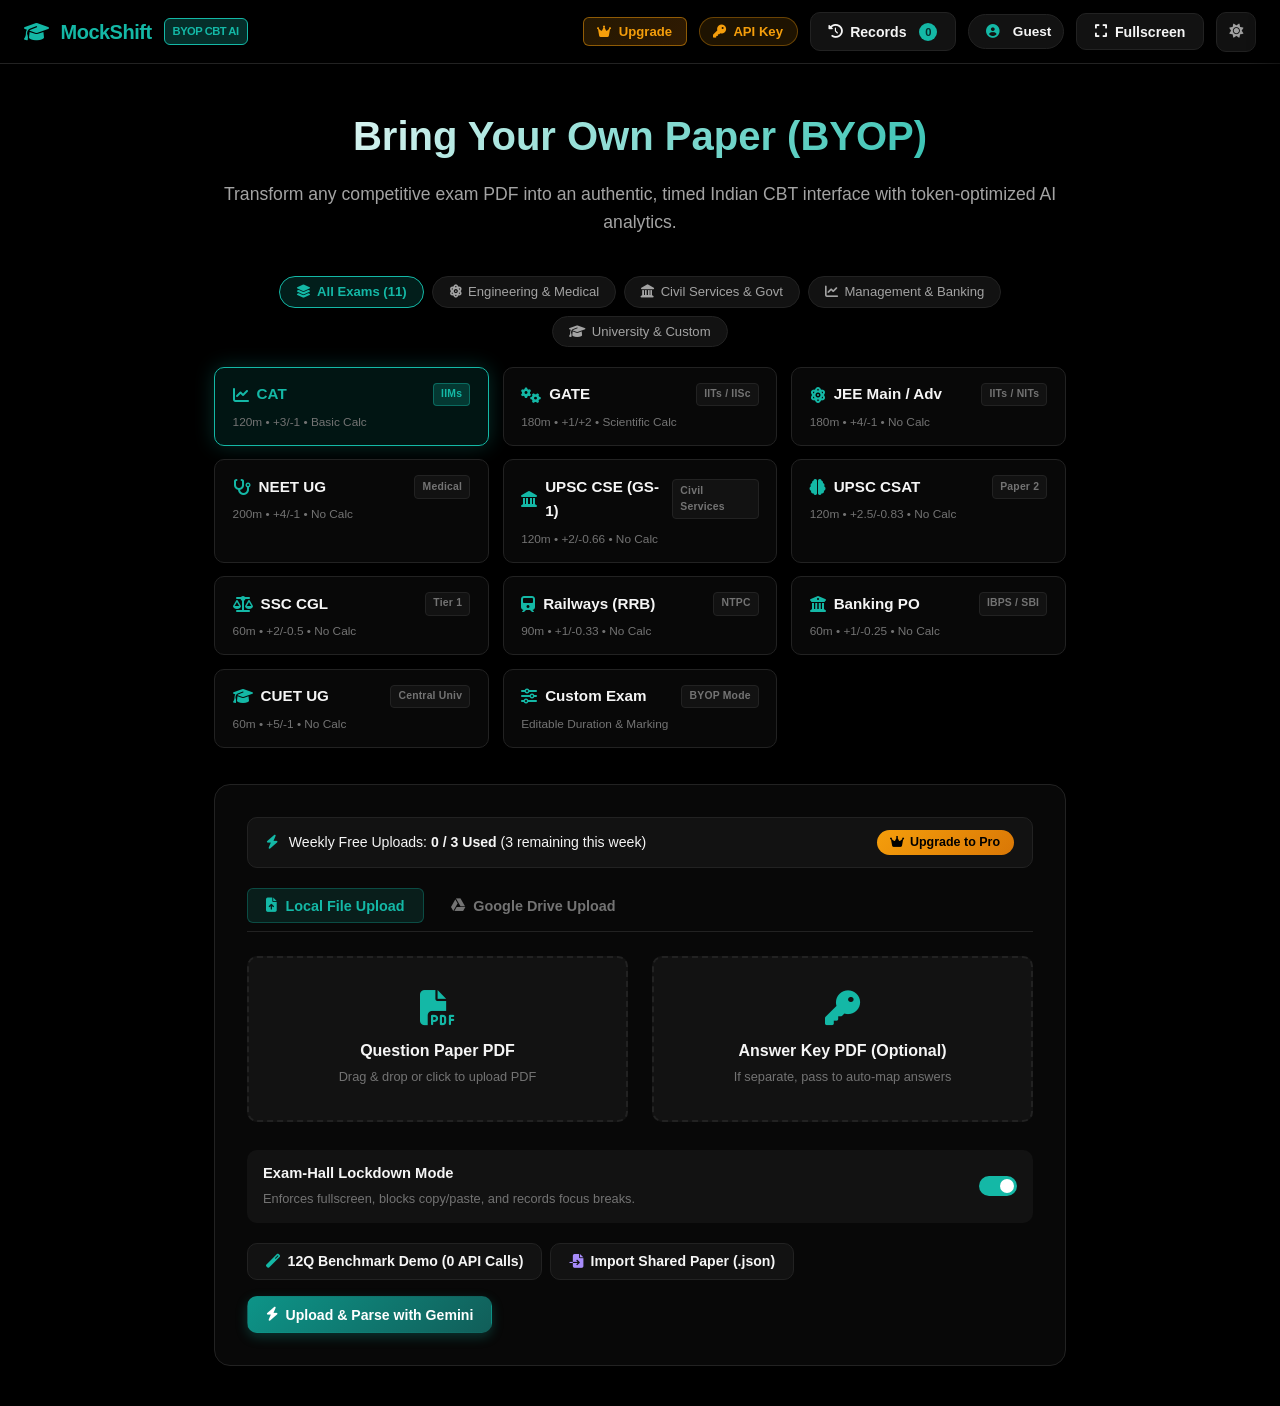
==== commit a507dc4b: "ui: remove 68Q CAT Mock Paper button from upload screen" ====
--- a/frontend/index.html
+++ b/frontend/index.html
@@ -349,10 +349,6 @@
             <button class="btn btn-secondary" id="load-sample-btn">
               <i class="fas fa-magic" style="color: var(--accent);"></i>
               <span>12Q Benchmark Demo (0 API Calls)</span>
-            </button>
-            <button class="btn btn-secondary" id="load-full-mock-btn">
-              <i class="fas fa-book" style="color: #38bdf8;"></i>
-              <span>Full 68Q CAT Mock Paper (0 API Calls)</span>
             </button>
             <button class="btn btn-secondary" id="import-shared-paper-btn" title="Import classmate's exported .json paper with 0 API calls">
               <i class="fas fa-file-import" style="color: #a78bfa;"></i>
@@ -787,7 +783,7 @@
             <p class="pricing-desc">Essential practice for aspirants</p>
             <ul class="pricing-features">
               <li><i class="fas fa-check" style="color: #10b981;"></i> <strong>3 PDF Uploads / week</strong></li>
-              <li><i class="fas fa-check" style="color: #10b981;"></i> 12Q & 68Q Benchmark Mocks</li>
+              <li><i class="fas fa-check" style="color: #10b981;"></i> 12Q Benchmark Demo Mock</li>
               <li><i class="fas fa-check" style="color: #10b981;"></i> Unlimited Shared Paper Imports</li>
               <li><i class="fas fa-check" style="color: #10b981;"></i> TCS iON GATE & CAT Calculators</li>
               <li><i class="fas fa-check" style="color: #10b981;"></i> KaTeX Math & Virtual NAT Numpad</li>
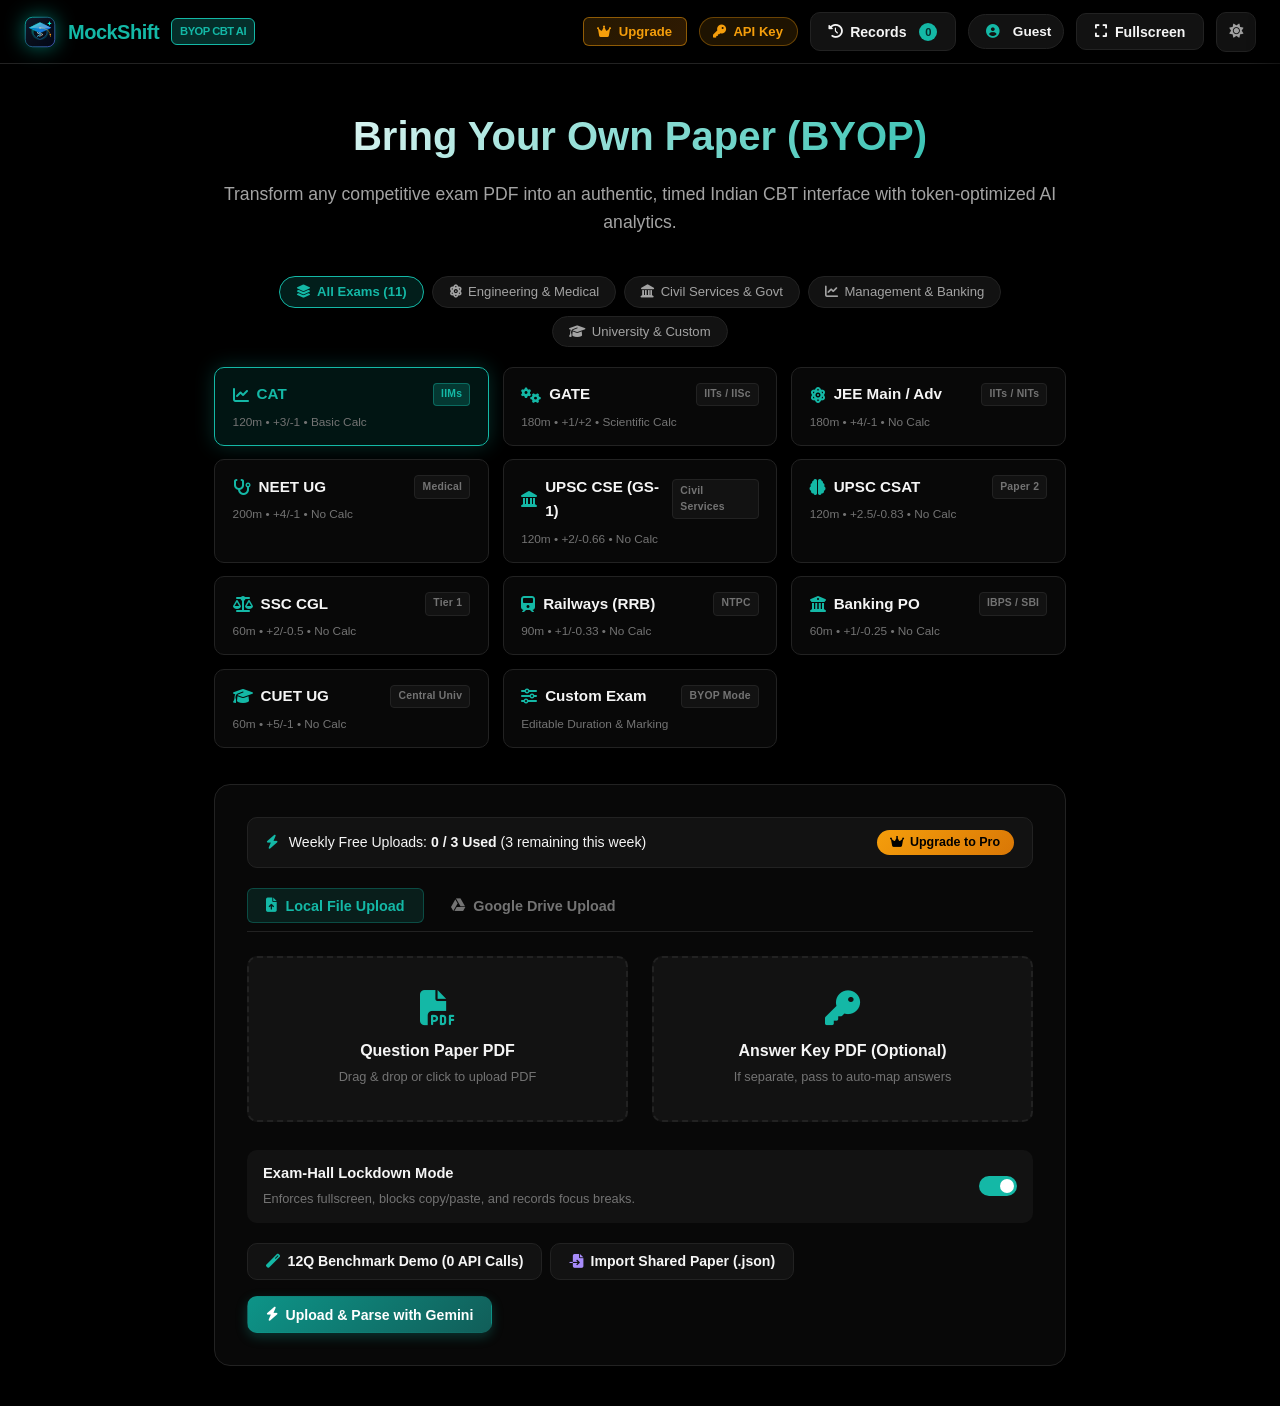
==== commit dbbf868b: "feat: add modern SVG web logo and multi-resolution favicons" ====
--- a/frontend/index.html
+++ b/frontend/index.html
@@ -4,6 +4,14 @@
   <meta charset="UTF-8">
   <meta name="viewport" content="width=device-width, initial-scale=1.0">
   <title>MockShift AI | BYOP Computer-Based Test (CBT) Simulator</title>
+  
+  <!-- Web Favicon & Brand Icons -->
+  <link rel="icon" type="image/svg+xml" href="favicon.svg">
+  <link rel="icon" type="image/png" sizes="32x32" href="favicon-32.png">
+  <link rel="icon" type="image/png" sizes="64x64" href="favicon-64.png">
+  <link rel="apple-touch-icon" sizes="192x192" href="logo-192.png">
+  <link rel="shortcut icon" href="favicon.ico">
+  <meta name="theme-color" content="#090e17">
   
   <!-- FontAwesome Icons -->
   <link rel="stylesheet" href="https://cdnjs.cloudflare.com/ajax/libs/font-awesome/6.5.1/css/all.min.css">
@@ -41,7 +49,7 @@
   <!-- Main App Header -->
   <header class="app-header">
     <div class="brand-title">
-      <i class="fas fa-graduation-cap" style="color: var(--accent);"></i>
+      <img src="favicon.svg" alt="MockShift Logo" class="brand-logo-img">
       <span>MockShift</span>
       <span class="brand-badge">BYOP CBT AI</span>
     </div>
--- a/frontend/styles.css
+++ b/frontend/styles.css
@@ -106,6 +106,21 @@
   font-weight: 800;
   color: var(--accent);
   letter-spacing: -0.5px;
+}
+
+.brand-logo-img {
+  width: 32px;
+  height: 32px;
+  border-radius: 8px;
+  display: block;
+  object-fit: contain;
+  filter: drop-shadow(0 0 10px rgba(0, 245, 212, 0.45));
+  transition: transform var(--transition-fast), filter var(--transition-fast);
+}
+
+.brand-logo-img:hover {
+  transform: scale(1.08);
+  filter: drop-shadow(0 0 16px rgba(0, 245, 212, 0.75));
 }
 
 .brand-badge {
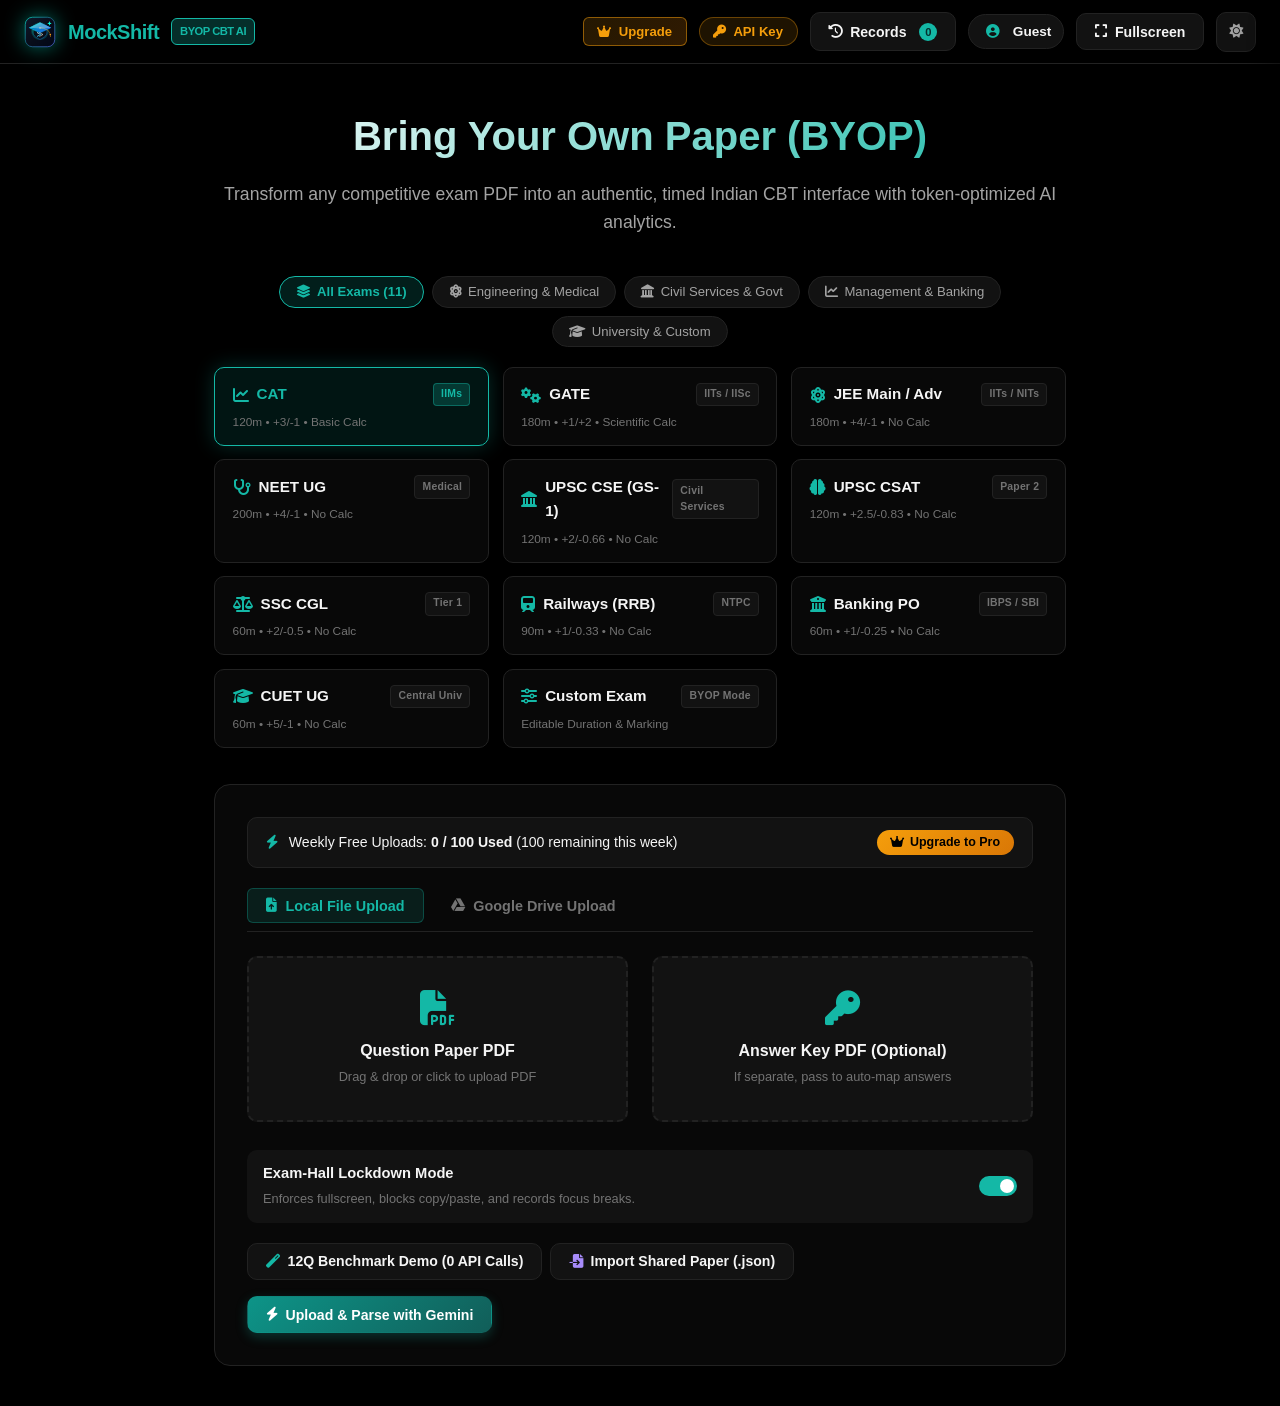
==== commit bd0e44eb: "config: set weekly free PDF upload limit to 100 for testing" ====
--- a/frontend/index.html
+++ b/frontend/index.html
@@ -264,7 +264,7 @@
         <div class="quota-tracker-banner" id="quota-tracker-banner">
           <div class="quota-info">
             <span class="quota-icon" id="quota-icon"><i class="fas fa-bolt"></i></span>
-            <span class="quota-text" id="quota-text">Weekly Free Uploads: <strong>0 / 3 Used</strong> (3 remaining this week)</span>
+            <span class="quota-text" id="quota-text">Weekly Free Uploads: <strong>0 / 100 Used</strong> (100 remaining this week)</span>
           </div>
           <button type="button" class="btn btn-sm btn-upgrade-pill" id="quota-upgrade-btn">
             <i class="fas fa-crown"></i> Upgrade to Pro
@@ -790,7 +790,7 @@
             <div class="pricing-price">₹0 <span class="pricing-cycle">/ forever</span></div>
             <p class="pricing-desc">Essential practice for aspirants</p>
             <ul class="pricing-features">
-              <li><i class="fas fa-check" style="color: #10b981;"></i> <strong>3 PDF Uploads / week</strong></li>
+              <li><i class="fas fa-check" style="color: #10b981;"></i> <strong>100 PDF Uploads / week</strong></li>
               <li><i class="fas fa-check" style="color: #10b981;"></i> 12Q Benchmark Demo Mock</li>
               <li><i class="fas fa-check" style="color: #10b981;"></i> Unlimited Shared Paper Imports</li>
               <li><i class="fas fa-check" style="color: #10b981;"></i> TCS iON GATE & CAT Calculators</li>
@@ -805,8 +805,8 @@
           <div class="pricing-card pro-card popular">
             <div class="popular-ribbon">Most Popular</div>
             <div class="pricing-plan-name" style="color: #f59e0b;"><i class="fas fa-crown"></i> MockShift Pro</div>
-            <div class="pricing-price">₹199 <span class="pricing-cycle">/ month</span></div>
-            <div style="font-size: 0.78rem; color: #10b981; font-weight: 700; margin-bottom: 0.5rem;">Or ₹499 / year (Save 60%)</div>
+            <div class="pricing-price">₹99 <span class="pricing-cycle">/ month</span></div>
+            <div style="font-size: 0.78rem; color: #10b981; font-weight: 700; margin-bottom: 0.5rem;">Or ₹499 / year (Save 58%)</div>
             <p class="pricing-desc">Uncapped AI coaching for serious rankers</p>
             <ul class="pricing-features">
               <li><i class="fas fa-check-circle" style="color: #f59e0b;"></i> <strong>👑 Unlimited PDF Question Papers</strong></li>
@@ -822,7 +822,7 @@
                 <i class="fas fa-bolt"></i> Get Annual Pro (₹499/yr)
               </button>
               <button class="btn btn-secondary btn-sm" id="subscribe-monthly-btn" style="border-color: rgba(245, 158, 11, 0.4); color: #f59e0b;">
-                Monthly Plan (₹199/mo)
+                Monthly Plan (₹99/mo)
               </button>
             </div>
           </div>
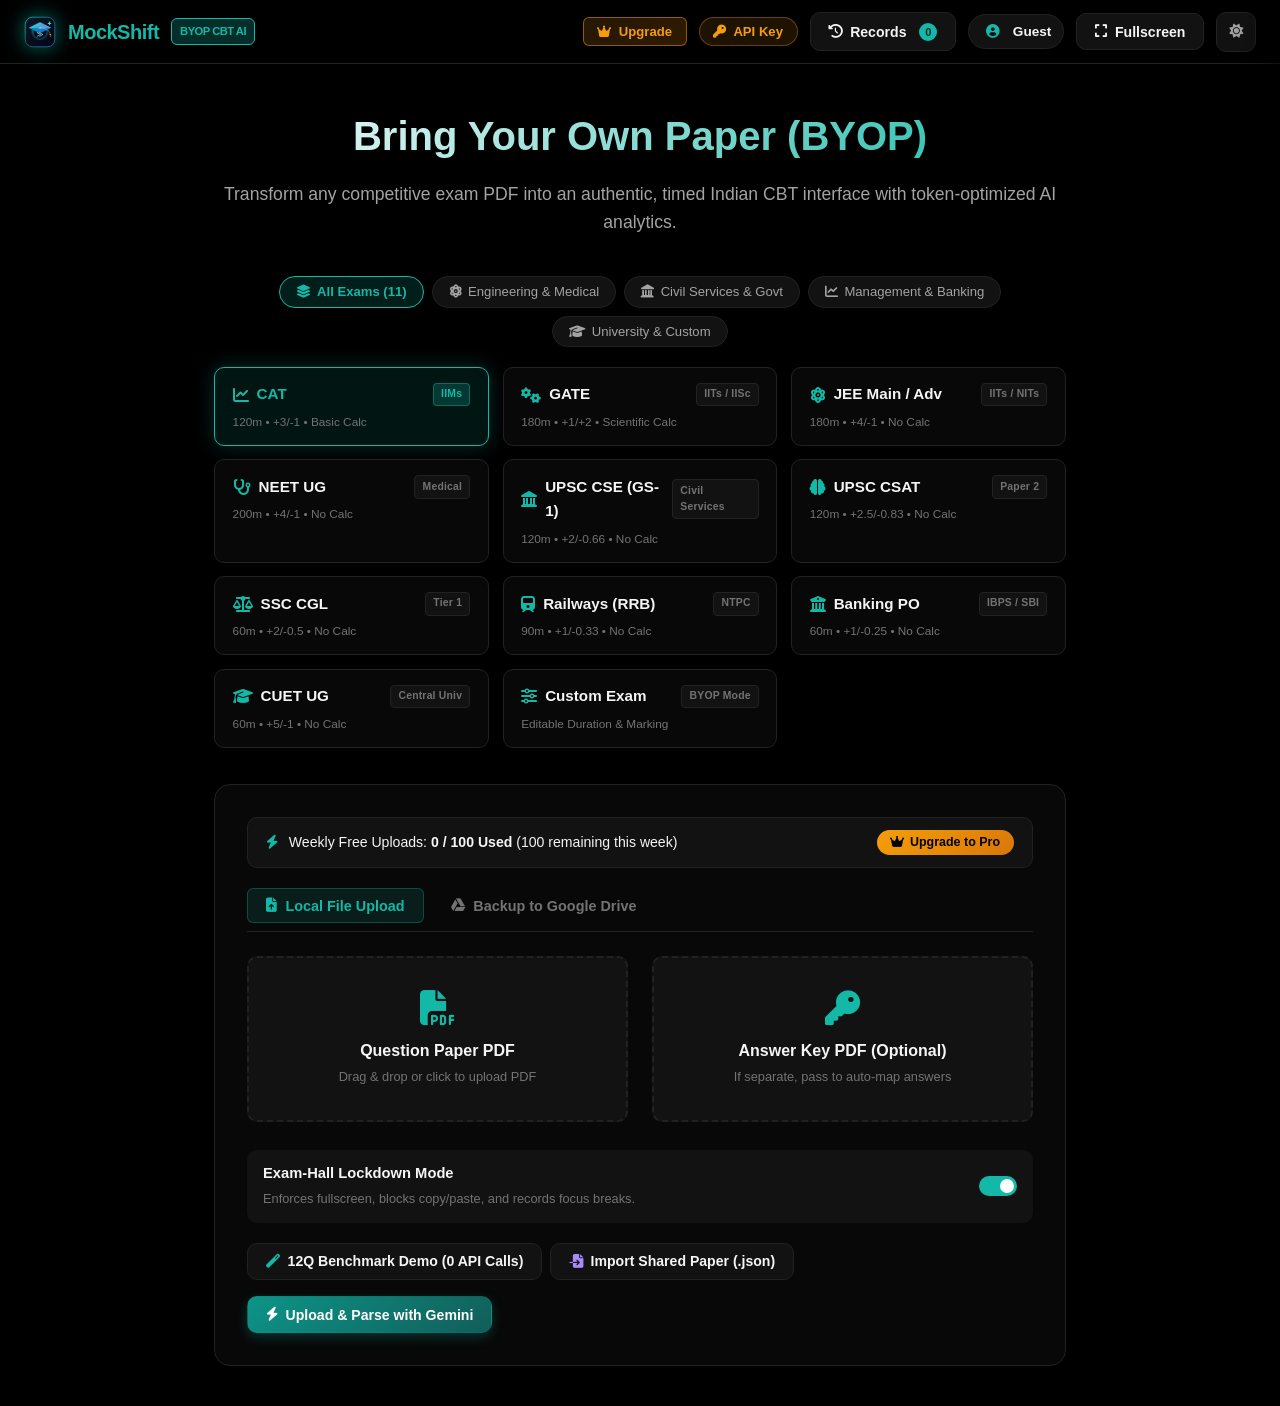
==== commit 5d80a8d6: "ui: clarify Google Drive backup workflow and bump cache version to 1.3.1" ====
--- a/frontend/index.html
+++ b/frontend/index.html
@@ -12,6 +12,11 @@
   <link rel="apple-touch-icon" sizes="192x192" href="logo-192.png">
   <link rel="shortcut icon" href="favicon.ico">
   <meta name="theme-color" content="#090e17">
+
+  <!-- Prevent Stale Cache in Browsers -->
+  <meta http-equiv="Cache-Control" content="no-cache, no-store, must-revalidate">
+  <meta http-equiv="Pragma" content="no-cache">
+  <meta http-equiv="Expires" content="0">
   
   <!-- FontAwesome Icons -->
   <link rel="stylesheet" href="https://cdnjs.cloudflare.com/ajax/libs/font-awesome/6.5.1/css/all.min.css">
@@ -277,7 +282,7 @@
             <i class="fas fa-file-upload"></i> Local File Upload
           </button>
           <button class="upload-tab-btn" id="upload-tab-drive">
-            <i class="fab fa-google-drive"></i> Google Drive Upload
+            <i class="fab fa-google-drive"></i> Backup to Google Drive
           </button>
         </div>
 
@@ -306,9 +311,14 @@
           <div class="drive-upload-box">
             <div class="dropzone" id="drive-dropzone" style="min-height: 180px;">
               <i class="fab fa-google-drive" style="color: #4285f4; font-size: 2.8rem;"></i>
-              <h3>Select PDF to Upload into Google Drive</h3>
-              <p>Uploaded directly to your <strong>MockShift Papers</strong> folder in Google Drive</p>
+              <h3>Select PDF to Backup into Google Drive</h3>
+              <p>Choose a PDF from your computer — it will be automatically uploaded to your <strong>MockShift Papers</strong> folder in Google Drive</p>
               <input type="file" id="drive-file-input" accept="application/pdf" style="display: none;">
+            </div>
+
+            <div style="margin-top: 0.75rem; padding: 0.6rem 0.9rem; background: rgba(66, 133, 244, 0.08); border-radius: 8px; border: 1px solid rgba(66, 133, 244, 0.25); font-size: 0.8rem; color: #93c5fd; display: flex; align-items: center; gap: 0.6rem;">
+              <i class="fab fa-google-drive" style="font-size: 1.1rem; color: #60a5fa;"></i>
+              <span><strong>How this works:</strong> Pick a PDF from your computer. When you click <em>"Upload to Drive & Parse"</em>, it automatically creates a <strong>MockShift Papers</strong> folder in your Google Drive and backs up your paper safely.</span>
             </div>
 
             <!-- Drive Status Banner -->
@@ -862,12 +872,12 @@
     <img id="image-zoom-img" src="" alt="Zoomed Diagram" />
   </div>
 
-  <!-- Application Scripts in Dependency Order -->
-  <script src="config.js"></script>
-  <script src="drive_upload.js"></script>
-  <script src="auth_history.js"></script>
-  <script src="calculator.js"></script>
-  <script src="analytics.js"></script>
-  <script src="app.js"></script>
+  <!-- Application Scripts in Dependency Order (with cache buster) -->
+  <script src="config.js?v=1.3.1"></script>
+  <script src="drive_upload.js?v=1.3.1"></script>
+  <script src="auth_history.js?v=1.3.1"></script>
+  <script src="calculator.js?v=1.3.1"></script>
+  <script src="analytics.js?v=1.3.1"></script>
+  <script src="app.js?v=1.3.1"></script>
 </body>
 </html>
